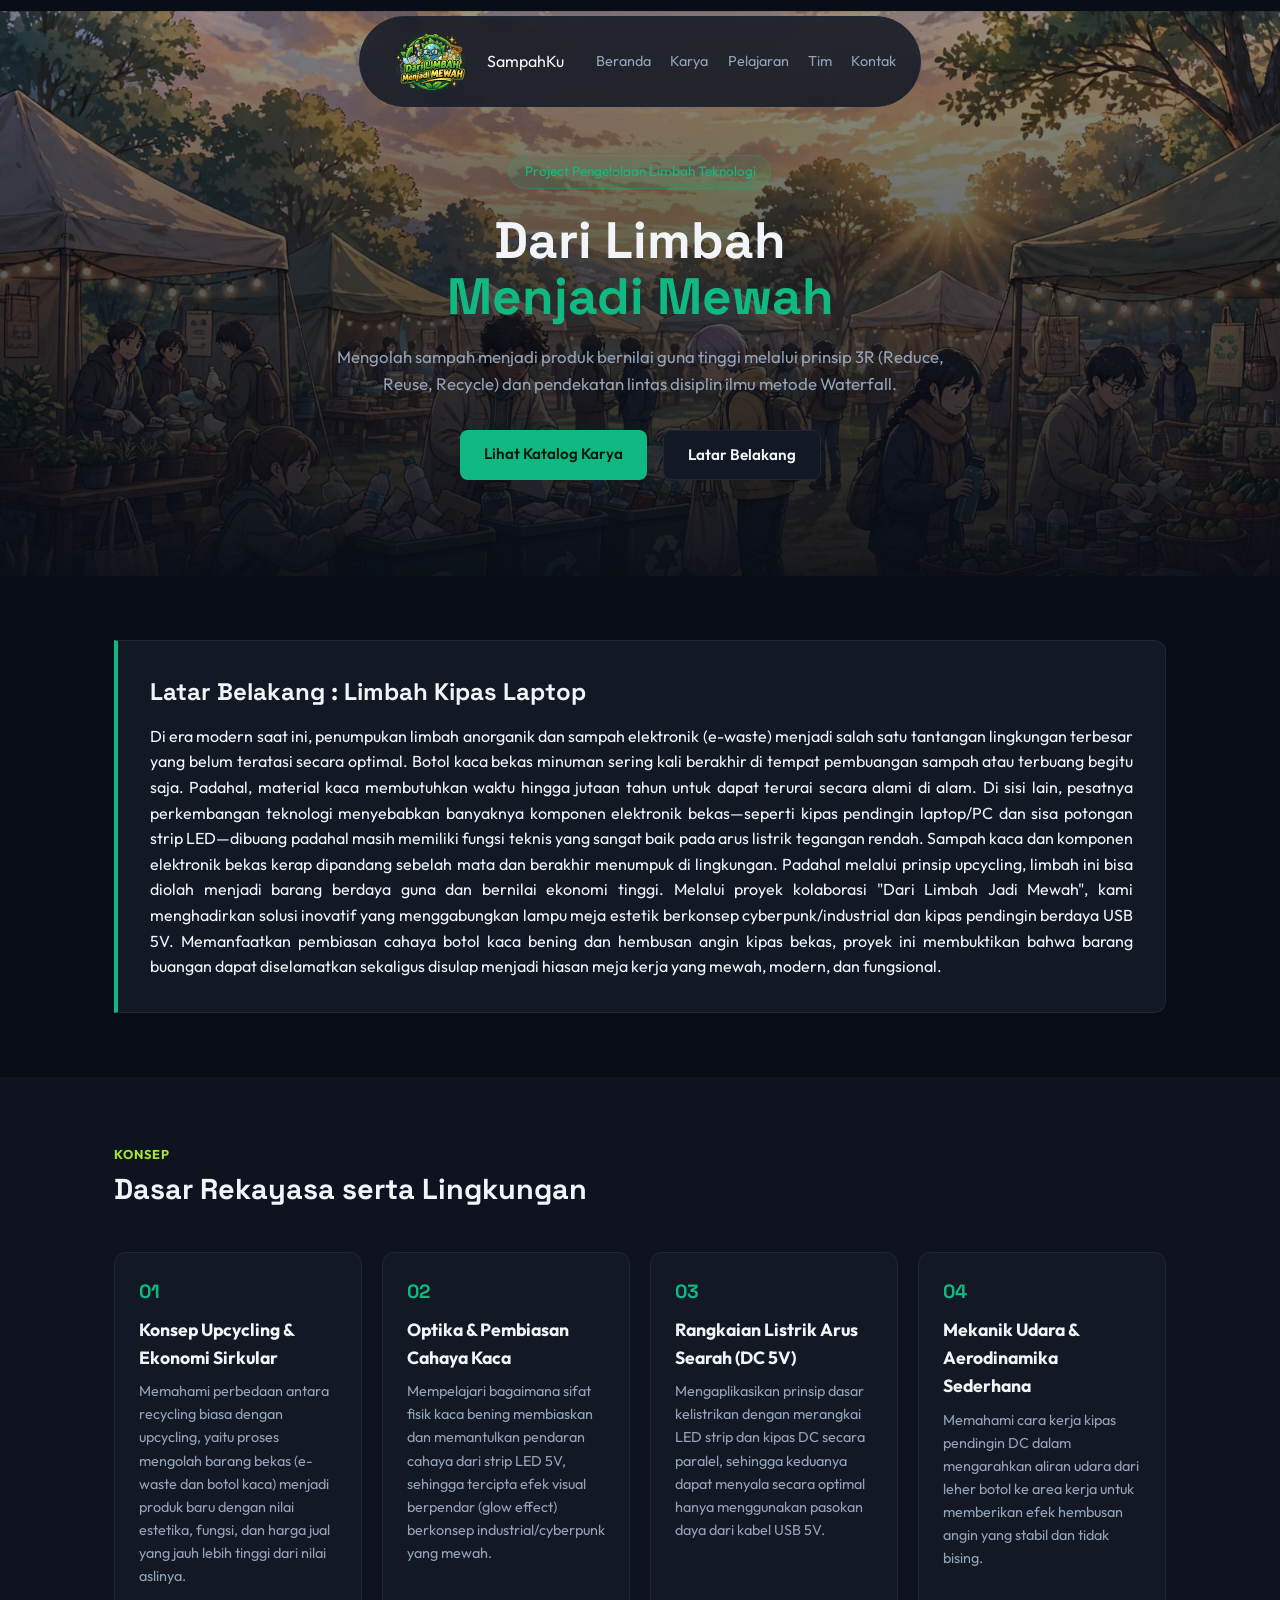
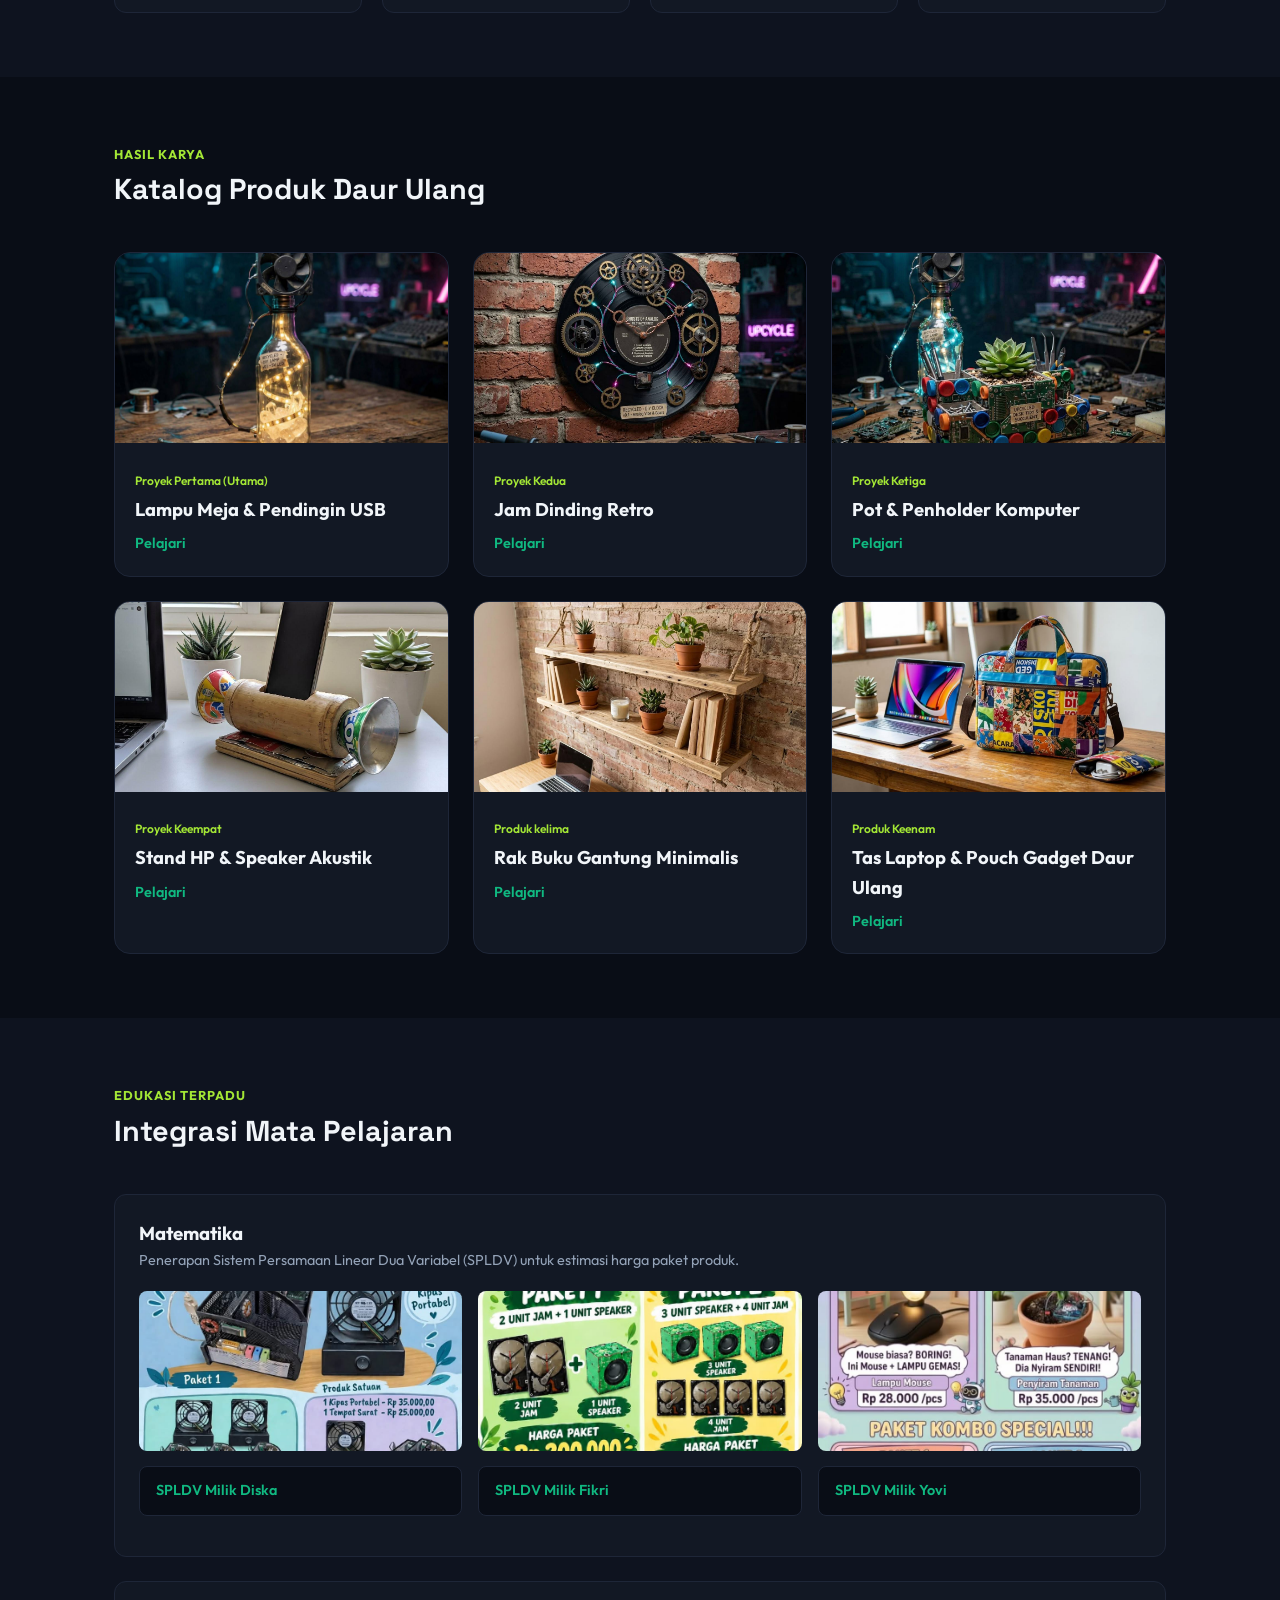
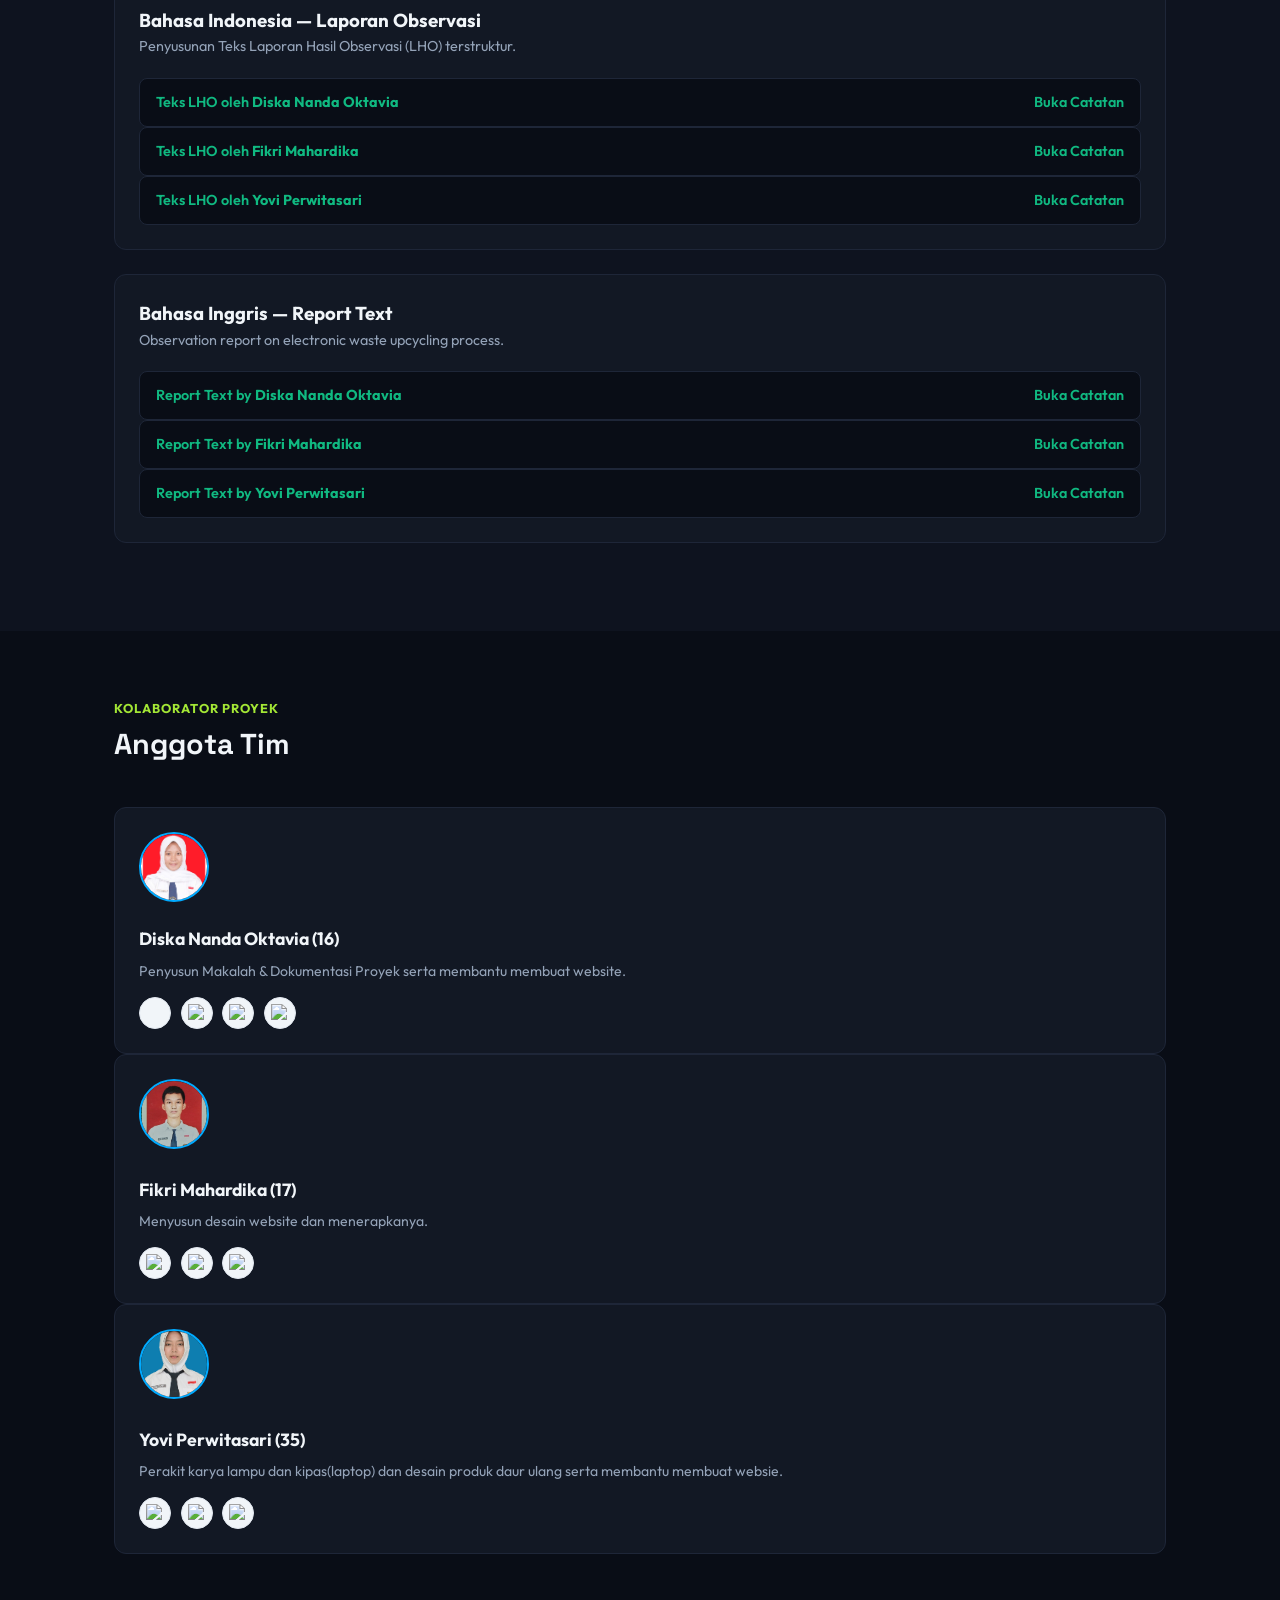
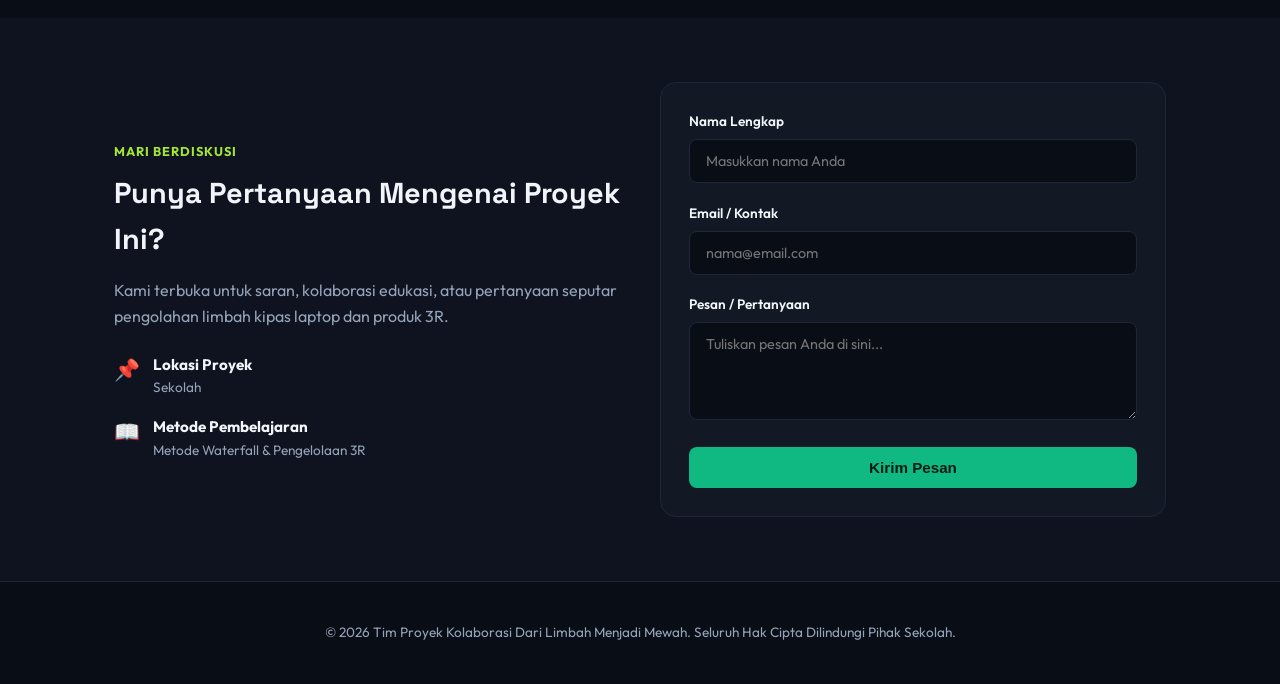
==== index.html @ 34e604eb "Update index.html" ====
<!doctype html>
<html lang="id">
  <head>
    <meta charset="UTF-8" />
    <meta name="viewport" content="width=device-width, initial-scale=1.0" />
    <title>Dari Limbah Menjadi Mewah</title>
    <link rel="stylesheet" href="style.css" />
    <link
      href="https://fonts.googleapis.com/css2?family=Space+Grotesk:wght@400;500;600;700&family=Outfit:wght@400;500;600;700&display=swap"
      rel="stylesheet"
    />
  </head>
  <body>
    <div class="nav-wrapper">
      <nav class="float-nav">
        <a href="#hero" class="brand-logo">
          <img src="logo_brand.png" alt="Logo" />
          <span>SampahKu</span>
        </a>
        <div class="nav-menu">
          <a href="#hero">Beranda</a>
          <a href="#katalog">Karya</a>
          <a href="#kolaborasi">Pelajaran</a>
          <a href="#tim">Tim</a>
          <a href="#kontak">Kontak</a>
        </div>
      </nav>
    </div>

    <main>
      <section id="hero" class="hero-banner">
        <div class="container text-center">
          <div class="tag-pill">Project Pengelolaan Limbah Teknologi</div>
          <h1>
            Dari Limbah<br /><span class="highlight-green">Menjadi Mewah</span>
          </h1>
          <p class="subtext">
            Mengolah sampah menjadi produk bernilai guna tinggi melalui prinsip
            3R (Reduce, Reuse, Recycle) dan pendekatan lintas disiplin ilmu
            metode Waterfall.
          </p>
          <div class="btn-group">
            <a href="#katalog" class="btn btn-main">Lihat Katalog Karya</a>
            <a href="#masalah" class="btn btn-subtle">Latar Belakang</a>
          </div>
        </div>
      </section>

      <section id="masalah" class="section-block">
        <div class="container">
          <div class="highlight-box">
            <h2>Latar Belakang : Limbah Kipas Laptop</h2>
            <p style="text-align: justify">
              Di era modern saat ini, penumpukan limbah anorganik dan sampah
              elektronik (e-waste) menjadi salah satu tantangan lingkungan
              terbesar yang belum teratasi secara optimal. Botol kaca bekas
              minuman sering kali berakhir di tempat pembuangan sampah atau
              terbuang begitu saja. Padahal, material kaca membutuhkan waktu
              hingga jutaan tahun untuk dapat terurai secara alami di alam. Di
              sisi lain, pesatnya perkembangan teknologi menyebabkan banyaknya
              komponen elektronik bekas—seperti kipas pendingin laptop/PC dan
              sisa potongan strip LED—dibuang padahal masih memiliki fungsi
              teknis yang sangat baik pada arus listrik tegangan rendah. Sampah
              kaca dan komponen elektronik bekas kerap dipandang sebelah mata
              dan berakhir menumpuk di lingkungan. Padahal melalui prinsip
              upcycling, limbah ini bisa diolah menjadi barang berdaya guna dan
              bernilai ekonomi tinggi. Melalui proyek kolaborasi "Dari Limbah
              Jadi Mewah", kami menghadirkan solusi inovatif yang menggabungkan
              lampu meja estetik berkonsep cyberpunk/industrial dan kipas
              pendingin berdaya USB 5V. Memanfaatkan pembiasan cahaya botol kaca
              bening dan hembusan angin kipas bekas, proyek ini membuktikan
              bahwa barang buangan dapat diselamatkan sekaligus disulap menjadi
              hiasan meja kerja yang mewah, modern, dan fungsional.
            </p>
          </div>
        </div>
      </section>

      <section class="section-block bg-darker">
        <div class="container">
          <div class="section-title">
            <span class="label-text">Konsep</span>
            <h2>Dasar Rekayasa serta Lingkungan</h2>
          </div>
          <div class="solution-grid">
            <div class="sol-card">
              <span class="step-num">01</span>
              <h3>Konsep Upcycling & Ekonomi Sirkular</h3>
              <p>
                Memahami perbedaan antara recycling biasa dengan upcycling,
                yaitu proses mengolah barang bekas (e-waste dan botol kaca)
                menjadi produk baru dengan nilai estetika, fungsi, dan harga
                jual yang jauh lebih tinggi dari nilai aslinya.
              </p>
            </div>
            <div class="sol-card">
              <span class="step-num">02</span>
              <h3>Optika & Pembiasan Cahaya Kaca</h3>
              <p>
                Mempelajari bagaimana sifat fisik kaca bening membiaskan dan
                memantulkan pendaran cahaya dari strip LED 5V, sehingga tercipta
                efek visual berpendar (glow effect) berkonsep
                industrial/cyberpunk yang mewah.
              </p>
            </div>
            <div class="sol-card">
              <span class="step-num">03</span>
              <h3>Rangkaian Listrik Arus Searah (DC 5V)</h3>
              <p>
                Mengaplikasikan prinsip dasar kelistrikan dengan merangkai LED
                strip dan kipas DC secara paralel, sehingga keduanya dapat
                menyala secara optimal hanya menggunakan pasokan daya dari kabel
                USB 5V.
              </p>
            </div>
            <div class="sol-card">
              <span class="step-num">04</span>
              <h3>Mekanik Udara & Aerodinamika Sederhana</h3>
              <p>
                Memahami cara kerja kipas pendingin DC dalam mengarahkan aliran
                udara dari leher botol ke area kerja untuk memberikan efek
                hembusan angin yang stabil dan tidak bising.
              </p>
            </div>
          </div>
        </div>
      </section>

      <section id="katalog" class="section-block">
        <div class="container">
          <div class="section-title">
            <span class="label-text">Hasil Karya</span>
            <h2>Katalog Produk Daur Ulang</h2>
          </div>
          <div class="bento-grid">
            <article class="bento-item">
              <div class="bento-img">
                <img src="lampukipas.jpg" alt="Lampu Meja & Pendingin" />
              </div>
              <div class="bento-content">
                <span class="badge-cat">Proyek Pertama (Utama)</span>
                <h3>Lampu Meja & Pendingin USB</h3>
                <a href="lampu.html" class="read-more">Pelajari</a>
              </div>
            </article>
            <article class="bento-item">
              <div class="bento-img">
                <img src="jam.jpg" alt="Jam Motherboard" />
              </div>
              <div class="bento-content">
                <span class="badge-cat">Proyek Kedua</span>
                <h3>Jam Dinding Retro</h3>
                <a href="jam.html" class="read-more">Pelajari</a>
              </div>
            </article>
            <article class="bento-item">
              <div class="bento-img">
                <img src="pot.jpg" alt="Pot Komputer" />
              </div>
              <div class="bento-content">
                <span class="badge-cat">Proyek Ketiga</span>
                <h3>Pot & Penholder Komputer</h3>
                <a href="pot.html" class="read-more">Pelajari</a>
              </div>
            </article>
            <article class="bento-item">
              <div class="bento-img">
                <img src="stand hp&speaker.jpg" alt="Stand HP" />
              </div>
              <div class="bento-content">
                <span class="badge-cat">Proyek Keempat</span>
                <h3>Stand HP & Speaker Akustik</h3>
                <a href="standhp.html" class="read-more">Pelajari</a>
              </div>
            </article>
            <article class="bento-item">
              <div class="bento-img">
                <img src="rak.jpg" alt="Rak Buku" />
              </div>
              <div class="bento-content">
                <span class="badge-cat">Produk kelima</span>
                <h3>Rak Buku Gantung Minimalis</h3>
                <a href="rakbuku.html" class="read-more">Pelajari</a>
              </div>
            </article>
            <article class="bento-item">
              <div class="bento-img">
                <img src="tas laptop.jpg" alt="Tas Laptop" />
              </div>
              <div class="bento-content">
                <span class="badge-cat">Produk Keenam</span>
                <h3>Tas Laptop & Pouch Gadget Daur Ulang</h3>
                <a href="taslaptop.html" class="read-more">Pelajari</a>
              </div>
            </article>
          </div>
        </div>
      </section>

      <section id="kolaborasi" class="section-block bg-darker">
        <div class="container">
          <div class="section-title">
            <span class="label-text">Edukasi Terpadu</span>
            <h2>Integrasi Mata Pelajaran</h2>
          </div>
          <div class="subject-card">
            <div class="subj-header">
              <h3>Matematika</h3>
              <p>
                Penerapan Sistem Persamaan Linear Dua Variabel (SPLDV) untuk
                estimasi harga paket produk.
              </p>
            </div>
            <div class="grid-2-col">
              <div class="calc-box">
                <a href="Matematika.diska.jpeg" target="_blank"
                  ><img src="Matematika.diska.jpeg" alt="Paket 1"
                /></a>
                <details class="toggle-detail">
                  <summary>SPLDV Milik Diska</summary>
                  <div class="detail-body">
                    <p>
                      <strong>Permisalan:</strong> x = Harga 1 Kipas Portabel y =
                      Harga 1 Tempat Surat
                    </p>
                    <p><strong>Model Matematika:</strong></p>
                    <ul class="code-list">
                      <li>
                        2x + 3y = 145.000 Persamaan (1)<br />x + 2y = 85.000
                        Persamaan (2)
                      </li>
                    </ul>
                    <p><strong>Penyelesaian :</strong></p>
                    <ul class="code-list">
                      <li>
                        Eliminasi x:<br />2x + 3y = 145.000<br />x + 2y =
                        85.000<br />--------------- (-)<br />-y = -25.000<br /><br />
                        <br>y = 25.000
                        Substitusi
                        y ke (2):<br />x + 2(25.000) = 85.000<br />x + 50.000 =
                        85.000<br />x = 35.000
                      </li>
                    </ul>
                    <p class="final-res">
                      Harga Satuan: x = Rp 35.000 | y = Rp 25.000
                    </p>
                  </div>
                </details>
              </div>
              <div class="calc-box">
                <a href="Matematika.fikri.jpeg" target="_blank"
                  ><img src="Matematika.fikri.jpeg" alt="Paket 2"
                 /></a>
                <details class="toggle-detail">
                  <summary>SPLDV Milik Fikri</summary>
                  <div class="detail-body">
                    <p>
                      <strong>Permisalan:</strong> x = harga 1 Jam
                               y = harga 1 Speaker
                    </p>
                    <ul class="code-list">
                      <li>
                        2x+y=200.000 Persamaan (1)<br />4x+3y=500.000
                        Persamaan (2)
                      </li>
                    </ul>
                    <ul class="code-list">
                      <li>
                        Eliminasi x:<br />2x+y=200.000<br />4x+3y=500.000
                        <br />--------------- (-)<br />x = 100.000<br /><br />Substitusi
                        x ke (1):<br />2x+y=200.000<br />2x+100.000=200.000<br /> 2x=200.000-100.000
                        <br>x=50.000
                      </li>
                    </ul>
                    <p class="final-res">
                         Harga Satuan: x = Rp 50.000 | y = Rp 100.000

                    </p>
                  </div>
                </details>
              </div>
              <div class="calc-box">
                <a href="Matematika.yovi.jpeg" target="_blank"
                  ><img src="Matematika.yovi.jpeg" alt="Paket 3"</a>
                <details class="toggle-detail">
                  <summary>SPLDV Milik Yovi</summary>
                  <div class="detail-body">
                    <p>
                      <strong>Permisalan:</strong> x = harga 1 Lampu Mouse
                      ulang , y = harga 1 Penyiram Tanaman Otomatis
                    </p>
                    <ul class="code-list">
                      <li>
                        2x + y = 91.000 Persamaan(1)<br />3x + 2y = 154.000
                        Persamaan (2)
                      </li>
                    </ul>
                    <ul class="code-list">
                      <li>
                        Eliminasi :<br />2x + y = 91.000<br />3x + 2y =
                        154.000<br />---------------- (-)<br />x = 28.000<br />
                        Substitusi x ke pers 1:<br />2x +
                        y = 91.000<br />(2.28.000)+y = 91.000<br />y =
                        91.000-56.000<br />y = 35.000
                      </li>
                    </ul>
                    <p class="final-res">
                      Harga Satuan: x = Rp 28.000 | y = Rp 35.000
                    </p>
                  </div>
                </details>
              </div>
            </div>
          </div>

          <div class="subject-card">
            <div class="subj-header">
              <h3>Bahasa Indonesia — Laporan Observasi</h3>
              <p>Penyusunan Teks Laporan Hasil Observasi (LHO) terstruktur.</p>
            </div>
            <details class="toggle-detail">
              <summary>
                <span>Teks LHO oleh <strong>Diska Nanda Oktavia</strong></span
                ><span class="btn-sm">Buka Catatan</span>
              </summary>
              <div class="detail-body text-passage">
                <p>
                  Lampu Hias Daur Ulang adalah produk yang dibuat dari barang
                  bekas. Objek yang diamati adalah Recycled DIY Lamp V0.1 5V
                  LED. Lampu ini adalah lampu meja yang bisa menyala dan juga
                  bisa jadi kipas. Lampu ini dibuat dari botol kaca bekas dan
                  kipas komputer bekas. Ini adalah contoh dari prinsip 3R yaitu
                  Reduce, Reuse, dan Recycle.
                </p>
                <br />
                <p>
                  Lampu ini bentuknya unik. Bodinya terbuat dari botol kaca
                  bening. Di dalam botol ada lampu LED strip 5V warna kuning
                  hangat yang dililit melingkar. Cahayanya tidak silau dan
                  nyaman di mata. Di atas botol ada kipas laptop bekas yang
                  berfungsi sebagai kipas meja. Di bawah botol ada batu kristal
                  bening untuk pemberat agar tidak mudah jatuh dan agar cahaya
                  terlihat lebih bagus. Lampu ini memakai kabel USB 5 Volt, jadi
                  bisa dicolok ke laptop, powerbank, atau casan HP. Jadi sangat
                  hemat listrik dan aman.
                </p>
                <br />
                <p>
                  Manfaat lampu ini banyak. Bisa dipakai untuk lampu tidur,
                  lampu belajar, kipas meja, dan juga sebagai hiasan meja. Lampu
                  ini ramah lingkungan karena mengurangi sampah kaca dan sampah
                  elektronik. Selain itu hemat listrik karena hanya 5V. Harganya
                  juga murah yaitu Rp 40.000, jadi bisa jadi ide usaha untuk
                  pelajar PPLG.
                </p>
                <br />
                <p>
                  Berdasarkan hasil observasi, dapat disimpulkan bahwa lampu
                  hias daur ulang ini merupakan bukti bahwa kreativitas dapat
                  mengubah sampah menjadi produk yang fungsional, unik, hemat
                  energi, dan memiliki nilai jual.
                </p>
              </div>
            </details>
            <details class="toggle-detail">
              <summary>
                <span>Teks LHO oleh <strong>Fikri Mahardika</strong></span
                ><span class="btn-sm">Buka Catatan</span>
              </summary>
              <div class="detail-body text-passage">
                <p>
                  Lampu meja dari botol bekas dan kipas laptop bekas adalah
                  produk kerajinan inovatif yang memanfaatkan barang bekas
                  menjadi benda yang berdaya guna. Produk yang diobservasi ini
                  dibuat menggunakan botol kaca bekas, lampu LED, dan kipas
                  laptop yang sudah tidak terpakai.
                </p>
                <br />
                <p>
                  Lampu meja ini menggunakan botol kaca transparan sebagai badan
                  utama lampu. Di dalam botol tersebut dipasang rangkaian lampu
                  LED berwarna kuning yang menghasilkan cahaya lembut.
                </p>
                <br />
                <p>
                  Pada bagian atas botol terpasang kipas laptop bekas yang
                  berfungsi sebagai elemen estetika sekaligus dapat digunakan
                  sebagai kipas pendingin kecil. Perpaduan antara botol kaca,
                  cahaya lampu LED, dan komponen kipas laptop menghasilkan
                  desain unik.
                </p>
                <br />
                <p>
                  Lampu meja ini bermanfaat sebagai lampu tidur, lampu hias,
                  maupun sumber pencahayaan tambahan di dalam ruangan. Selain
                  memiliki fungsi praktis, produk ini menjadi media edukasi
                  mengenai konsep pemanfaatan kembali barang bekas (upcycling).
                </p>
                <br />
                <p>
                  Berdasarkan hasil observasi tersebut ,saya dapat menyimpulkan
                  bahwa lampu meja dari botol bekas dan kipas laptop merupakan
                  produk kreatif yang mempunyai nilai guna dan nilai keindahan.
                </p>
              </div>
            </details>
            <details class="toggle-detail">
              <summary>
                <span>Teks LHO oleh <strong>Yovi Perwitasari</strong></span
                ><span class="btn-sm">Buka Catatan</span>
              </summary>
              <div class="detail-body text-passage">
                <p>
                  Pemanfaatan kembali barang bekas (upcycled DIY project) berupa
                  gabungan antara lampu hias meja dan kipas angin mini. Produk
                  inovatif ini dibuat dengan memanfaatkan limbah elektronik
                  (e-waste) dan bahan bekas rumah tangga, utamanya kipas
                  pendingin laptop serta botol kaca bening.
                </p>
                <br />
                <p>
                  Secara visual, produk ini terdiri dari beberapa komponen utama
                  yang terorganisasi secara vertikal. Pada bagian paling atas,
                  terpasang sebuah kipas pendingin laptop bekas berukuran
                  persegi berwarna hitam yang ditempatkan secara tegak lurus
                  tepat di atas leher botol. Di dalam botol tersebut, terdapat
                  gulungan strip lampu LED 5 Volt berwarna warm white yang
                  melingkar indah.
                </p>
                <br />
                <p>
                  Pada bagian dasar botol, dimasukkan potongan-potongan batu
                  atau kristal transparan bening. Keberadaan batu-batu ini
                  berfungsi ganda, yaitu membiaskan cahaya lampu LED agar
                  pendarannya tampak lebih menyebar dan lembut, sekaligus
                  memberikan bobot penyeimbang di bagian bawah agar posisi botol
                  tetap stabil.
                </p>
                <br />
                <p>
                  Berdasarkan hasil pengamatan, produk daur ulang ini memberikan
                  berbagai dampak positif dan manfaat nyata. Dari sudut pandang
                  lingkungan, pembuatan alat ini efektif mengurangi penumpukan
                  limbah elektronik dan sampah botol kaca dengan mengubahnya
                  menjadi barang bernilai guna.
                </p>
              </div>
            </details>
          </div>

          <div class="subject-card">
            <div class="subj-header">
              <h3>Bahasa Inggris — Report Text</h3>
              <p>Observation report on electronic waste upcycling process.</p>
            </div>
            <details class="toggle-detail">
              <summary>
                <span>Report Text by <strong>Diska Nanda Oktavia</strong></span
                ><span class="btn-sm">Buka Catatan</span>
              </summary>
              <div class="detail-body text-passage">
                <p>
                  Electronic waste is one of the environmental problems caused
                  by the rapid development of technology. Old laptop fans and
                  motherboards are often discarded when they are damaged or no
                  longer needed. However, these components contain materials
                  that can still be reused. One creative way to manage this
                  waste is by transforming an old laptop fan and electronic
                  components into a decorative bottle lamp.
                </p>
                <br />
                <p>
                  The transformation begins when a used laptop fan is separated
                  from the old laptop and from other electronic parts. The fan,
                  small pieces of motherboard, and LED strip are removed from
                  the main structure and cleaned to remove dust and dirt. A used
                  glass bottle is also cleaned to be used as the main body of
                  the lamp.
                </p>
                <br />
                <p>
                  The cleaned components are combined with a glass bottle to
                  create a new object. Through the process of arranging and
                  attaching, the 5V LED strip is inserted and spiraled inside
                  the bottle to create a glowing effect. The old laptop fan is
                  then attached to the top of the bottle, and small motherboard
                  chips are glued around the bottle as decoration.
                </p>
                <br />
                <p>
                  As a result, an old laptop fan is transformed into a
                  decorative lamp that has both functional and aesthetic value.
                  The product can be used as a table lamp while also serving as
                  a creative decoration with an upcycle theme.
                </p>
              </div>
            </details>
            <details class="toggle-detail">
              <summary>
                <span>Report Text by <strong>Fikri Mahardika</strong></span
                ><span class="btn-sm">Buka Catatan</span>
              </summary>
              <div class="detail-body text-passage">
                <p>
                  A recycled bottle desk lamp is an innovative lighting product
                  made from reused materials, such as a glass bottle, an LED
                  strip, and a unused laptop fan. This product combines
                  technology, creativity, and environmental awareness.
                </p>
                <br />
                <p>
                  The lamp uses a transparent glass bottle as its main body.
                  Inside the bottle, a yellow LED strip is installed to produce
                  a soft and colorful glow. A unused laptop fan is attached to
                  the top of the bottle as a decorative element. It can also
                  function as a small cooling fan.
                </p>
                <br />
                <p>
                  This lamp functions as a decorative desk light. It provides
                  additional lighting, enhances the appearance of a room, and
                  demonstrates how waste materials can be transformed into
                  useful and valuable products.
                </p>
                <br />
                <p>
                  In conclusion, the recycled bottle desk lamp is a creative and
                  environmentally friendly innovation.
                </p>
              </div>
            </details>
            <details class="toggle-detail">
              <summary>
                <span>Report Text by <strong>Yovi Perwitasari</strong></span
                ><span class="btn-sm">Buka Catatan</span>
              </summary>
              <div class="detail-body text-passage">
                <p>
                  Electronic waste, such as old laptop cooling fans, is a
                  growing environmental issue. Instead of throwing them away
                  when a laptop is broken or obsolete, these components can be
                  reused. One creative way to manage this waste is by
                  transforming an old laptop fan into a unique multifunctional
                  DIY project: a combination of a decorative lamp and a mini
                  fan.
                </p>
                <br />
                <p>
                  The transformation process begins by gathering the main
                  components: an unused laptop cooling fan and a clear glass
                  bottle. The fan is cleaned to remove dust and dirt, and its
                  wiring is prepared for connection to a power source. A 5V LED
                  strip lights assembly is also prepared.
                </p>
                <br />
                <p>
                  Inside the clear glass bottle, the LED strip lights are
                  wrapped around transparent decorative stones to create an
                  aesthetic glowing effect. The laptop fan is then securely
                  attached to the top opening of the bottle. All wiring from
                  both the LED lights and the fan is routed and connected to a
                  power supply cord.
                </p>
                <br />
                <p>
                  As a result, a discarded laptop fan component is transformed
                  into a DIY product that has both functional and aesthetic
                  value. The product serves a dual purpose: acting as a warm
                  ambient light and providing a cooling breeze.
                </p>
              </div>
            </details>
          </div>
        </div>
      </section>

      <section id="tim" class="section-block">
        <div class="container">
          <div class="section-title">
            <span class="label-text">Kolaborator Proyek</span>
            <h2>Anggota Tim</h2>
          </div>
            <div class="team-card">
              <div class="avatar-box">
                <img src="DISKA.jpeg" alt="diska" />
              </div>
              <div class="member-info">
                <h3>Diska Nanda Oktavia (16)</h3>
                <p>
                  Penyusun Makalah & Dokumentasi
                  Proyek serta membantu membuat website.
                </p>
              </div>
              <div class="team-sosmed">
                <a href="https://wa.me/6285867164625" target="_blank"
                  ><img
                    src="https://img.icons8.com/ios-glyphs/24/000000/whatsapp.png"
                    alt="wa"
                /></a>
                <a href="https://instagram.com/diskannd_" target="_blank"
                  ><img
                    src="https://img.icons8.com/ios-glyphs/24/000000/instagram-new.png"
                    alt="ig"
                /></a>
                <a href="mailto:diskaa939@gmail.com"
                  ><img
                    src="https://img.icons8.com/ios-glyphs/24/000000/new-post.png"
                    alt="mail"
                /></a>
              </div>
            </div>
            <div class="team-card">
              <div class="avatar-box">
                <img
                  src="Fikri photo untuk kolaborasi.jpg"
                  alt="fikri"
                />
              </div>
              <div class="member-info">
                <h3>Fikri Mahardika (17)</h3>
                <p>
                  Menyusun desain website dan menerapkanya.
                </p>
              </div>
              <div class="team-sosmed">
                <a href="https://wa.me/6281645445294" target="_blank"
                  ><img
                    src="https://img.icons8.com/ios-glyphs/24/000000/whatsapp.png"
                    alt="wa"
                /></a>
                <a href="https://instagram.com/fikrimahardika1" target="_blank"
                  ><img
                    src="https://img.icons8.com/ios-glyphs/24/000000/instagram-new.png"
                    alt="ig"
                /></a>
                <a href="mailto:fikrimahardika092@gmail.com"
                  ><img
                    src="https://img.icons8.com/ios-glyphs/24/000000/new-post.png"
                    alt="mail"
                /></a>
              </div>
            </div>
            <div class="team-card">
              <div class="avatar-box">
                <img src="yovi.jpg" alt="yovi" />
              </div>
              <div class="member-info">
                <h3>Yovi Perwitasari (35)</h3>
                <p>
                 Perakit karya lampu dan kipas(laptop) dan desain produk daur
                 ulang serta membantu membuat websie.
                </p>
              </div>
              <div class="team-sosmed">
                <a href="https://wa.me/62895428872014" target="_blank"
                  ><img
                    src="https://img.icons8.com/ios-glyphs/24/000000/whatsapp.png"
                    alt="wa"
                /></a>
                <a href="https://instagram.com/_vvie3" target="_blank"
                  ><img
                    src="https://img.icons8.com/ios-glyphs/24/000000/instagram-new.png"
                    alt="ig"
                /></a>
                <a href="mailto:yoviperwita17@gmail.com"
                  ><img
                    src="https://img.icons8.com/ios-glyphs/24/000000/new-post.png"
                    alt="mail"
                /></a>
              </div>
            </div>
          </div>
        </div>
      </section>

      <section id="kontak" class="section-block bg-darker">
        <div class="container">
          <div class="contact-wrapper">
            <div class="contact-info">
              <span class="label-text">Mari Berdiskusi</span>
              <h2>Punya Pertanyaan Mengenai Proyek Ini?</h2>
              <p>
                Kami terbuka untuk saran, kolaborasi edukasi, atau pertanyaan
                seputar pengolahan limbah kipas laptop dan produk 3R.
              </p>
              <div class="info-list">
                <div class="info-item">
                  <span class="icon">📌</span>
                  <div>
                    <strong>Lokasi Proyek</strong>
                    <p>Sekolah</p>
                  </div>
                </div>
                <div class="info-item">
                  <span class="icon">📖</span>
                  <div>
                    <strong>Metode Pembelajaran</strong>
                    <p>Metode Waterfall & Pengelolaan 3R</p>
                  </div>
                </div>
              </div>
            </div>
            <form
              class="contact-form"
              action="#"
              method="POST"
              onsubmit="return false;"
            >
              <div class="field-group">
                <label for="name">Nama Lengkap</label
                ><input
                  type="text"
                  id="name"
                  placeholder="Masukkan nama Anda"
                  required
                />
              </div>
              <div class="field-group">
                <label for="email">Email / Kontak</label
                ><input
                  type="email"
                  id="email"
                  placeholder="nama@email.com"
                  required
                />
              </div>
              <div class="field-group">
                <label for="message">Pesan / Pertanyaan</label
                ><textarea
                  id="message"
                  rows="4"
                  placeholder="Tuliskan pesan Anda di sini..."
                  required
                ></textarea>
              </div>
              <button type="submit" class="btn btn-main btn-full">
                Kirim Pesan
              </button>
            </form>
          </div>
        </div>
      </section>
    </main>

    <footer class="site-footer">
      <div class="container text-center">
        <p>
          &copy; 2026 Tim Proyek Kolaborasi Dari Limbah Menjadi Mewah. Seluruh
          Hak Cipta Dilindungi Pihak Sekolah.
        </p>
      </div>
    </footer>
  </body>
</html>
---- style.css ----
:root {
  --bg: #090d16;
  --card: #121824;
  --bg2: #0e131f;
  --border: #1e2638;
  --text: #f1f5f9;
  --muted: #94a3b8;
  --green: #10b981;
  --lime: #a3e635;
}

html {
  scroll-behavior: smooth;
}
* {
  margin: 0;
  padding: 0;
  box-sizing: border-box;
}
body {
  background: var(--bg);
  color: var(--text);
  font-family: "Outfit", sans-serif;
  line-height: 1.6;
}
a {
  color: inherit;
  text-decoration: none;
}
.container {
  max-width: 1100px;
  margin: 0 auto;
  padding: 0 1.5rem;
}
.text-center {
  text-align: center;
}

.nav-wrapper {
  position: sticky;
  top: 1rem;
  z-index: 100;
  display: flex;
  justify-content: center;
  padding: 0 1rem;
}
.float-nav {
  display: flex;
  align-items: center;
  gap: 2rem;
  background: rgba(18, 24, 36, 0.85);
  border: 1px solid var(--border);
  backdrop-filter: blur(12px);
  padding: 0.6rem 1.5rem;
  border-radius: 99px;
}
.brand-logo {
  display: flex;
  align-items: center;
  gap: 0.6rem;
}
.brand-logo img {
  height: 70px;
  width: auto;
  object-fit: contain;
}
.nav-menu {
  display: flex;
  gap: 1.2rem;
  font-size: 0.9rem;
}
.nav-menu a {
  color: var(--muted);
}
.nav-menu a:hover {
  color: var(--green);
}

.hero-banner {
  margin-top: -5rem;
  padding-top: 9rem;
  padding-bottom: 6rem;
  background-image:
    linear-gradient(to bottom, rgba(9, 13, 22, 0.4), rgba(9, 13, 22, 0.95)),
    url("backround.jpeg");
  background-size: cover;
  background-position: center;
}
.tag-pill {
  display: inline-block;
  background: rgba(16, 185, 129, 0.1);
  border: 1px solid rgba(16, 185, 129, 0.3);
  color: var(--green);
  font-size: 0.85rem;
  padding: 0.3rem 0.9rem;
  border-radius: 50px;
  margin-bottom: 1.5rem;
}
.hero-banner h1 {
  font-family: "Space Grotesk", sans-serif;
  font-size: clamp(2.2rem, 4vw, 3.5rem);
  line-height: 1.1;
  margin-bottom: 1.2rem;
}
.highlight-green {
  color: var(--green);
}
.subtext {
  max-width: 640px;
  margin: 0 auto 2rem;
  color: var(--muted);
  font-size: 1.05rem;
}
.btn-group {
  display: flex;
  justify-content: center;
  gap: 1rem;
}
.btn {
  padding: 0.75rem 1.5rem;
  border-radius: 8px;
  font-weight: 600;
  font-size: 0.95rem;
}
.btn-main {
  background: var(--green);
  color: #051a12;
}
.btn-subtle {
  background: var(--card);
  border: 1px solid var(--border);
}

.section-block {
  padding: 4rem 0;
}
.bg-darker {
  background: var(--bg2);
}
.section-title {
  margin-bottom: 2.5rem;
}
.section-title h2 {
  font-family: "Space Grotesk", sans-serif;
  font-size: 1.8rem;
}
.label-text {
  color: var(--lime);
  font-size: 0.8rem;
  text-transform: uppercase;
  letter-spacing: 1px;
  font-weight: 700;
}
.highlight-box {
  background: var(--card);
  border-left: 4px solid var(--green);
  border-top: 1px solid var(--border);
  border-right: 1px solid var(--border);
  border-bottom: 1px solid var(--border);
  padding: 2rem;
  border-radius: 0 12px 12px 0;
}
.highlight-box h2 {
  font-family: "Space Grotesk", sans-serif;
  margin-bottom: 0.75rem;
}

.solution-grid {
  display: grid;
  grid-template-columns: repeat(auto-fit, minmax(220px, 1fr));
  gap: 1.25rem;
}
.sol-card {
  background: var(--card);
  border: 1px solid var(--border);
  padding: 1.5rem;
  border-radius: 12px;
}
.step-num {
  font-family: "Space Grotesk", sans-serif;
  font-size: 1.2rem;
  font-weight: 700;
  color: var(--green);
  display: block;
  margin-bottom: 0.5rem;
}
.sol-card h3 {
  font-size: 1.1rem;
  margin-bottom: 0.5rem;
}
.sol-card p {
  color: var(--muted);
  font-size: 0.9rem;
}

.bento-grid {
  display: grid;
  grid-template-columns: repeat(auto-fit, minmax(300px, 1fr));
  gap: 1.5rem;
}
.bento-item {
  background: var(--card);
  border: 1px solid var(--border);
  border-radius: 16px;
  overflow: hidden;
  display: flex;
  flex-direction: column;
}
.bento-img img {
  width: 100%;
  height: 190px;
  object-fit: cover;
}
.bento-content {
  padding: 1.25rem;
  display: flex;
  flex-direction: column;
  flex-grow: 1;
}
.badge-cat {
  font-size: 0.75rem;
  color: var(--lime);
  font-weight: 600;
  margin-bottom: 0.3rem;
}
.bento-content h3 {
  font-size: 1.15rem;
  margin-bottom: 0.5rem;
}
.bento-content p {
  color: var(--muted);
  font-size: 0.88rem;
  margin-bottom: 1.2rem;
  flex-grow: 1;
}
.read-more {
  color: var(--green);
  font-weight: 600;
  font-size: 0.9rem;
}

.subject-card {
  background: var(--card);
  border: 1px solid var(--border);
  border-radius: 12px;
  padding: 1.5rem;
  margin-bottom: 1.5rem;
}
.subj-header {
  margin-bottom: 1.2rem;
}
.subj-header p {
  color: var(--muted);
  font-size: 0.9rem;
}
.grid-2-col {
  display: grid;
  grid-template-columns: repeat(auto-fit, minmax(280px, 1fr));
  gap: 1rem;
}
.calc-box img {
  width: 100%;
  height: 160px;
  object-fit: cover;
  border-radius: 8px;
  margin-bottom: 0.5rem;
}
.toggle-detail {
  background: var(--bg);
  border: 1px solid var(--border);
  border-radius: 8px;
}
summary {
  padding: 0.75rem 1rem;
  cursor: pointer;
  font-weight: 600;
  color: var(--green);
  display: flex;
  justify-content: space-between;
  font-size: 0.9rem;
}
.detail-body {
  padding: 1rem;
  font-size: 0.85rem;
  border-top: 1px solid var(--border);
  color: var(--muted);
}
.code-list {
  list-style: none;
  background: rgba(0, 0, 0, 0.3);
  padding: 0.5rem 0.8rem;
  border-radius: 6px;
  margin: 0.5rem 0;
  font-family: monospace;
  color: var(--lime);
}
.final-res {
  color: var(--text);
  font-weight: 600;
  margin-top: 0.5rem;
}

.team-grid {
  display: grid;
  grid-template-columns: repeat(auto-fit, minmax(240px, 1fr));
  gap: 1.25rem;
}
.team-card {
  background: var(--card);
  border: 1px solid var(--border);
  border-radius: 12px;
  padding: 1.5rem;
  display: flex;
  flex-direction: column;
  align-items: flex-start;
}
.avatar-box {
  margin-bottom: 1rem;
}
.avatar-box img {
  width: 70px;
  height: 70px;
  border-radius: 50%;
  object-fit: cover;
  border: 2px solid #00aaff;
}
.member-info h3 {
  font-size: 1.1rem;
  margin: 0.2rem 0 0.4rem;
}
.member-info p {
  color: var(--muted);
  font-size: 0.88rem;
}
.team-sosmed {
  display: flex;
  gap: 0.6rem;
  margin-top: 0.9rem;
}
.team-sosmed a {
  width: 32px;
  height: 32px;
  display: flex;
  align-items: center;
  justify-content: center;
  background: #f1f5f9;
  border: 1px solid #e2e8f0;
  border-radius: 50%;
}
.team-sosmed a img {
  width: 18px;
  height: 18px;
}
.team-sosmed a:hover {
  background: #dcfce7;
  border-color: #22c55e;
}

.contact-wrapper {
  display: grid;
  grid-template-columns: repeat(auto-fit, minmax(300px, 1fr));
  gap: 2.5rem;
  align-items: center;
}
.contact-info h2 {
  font-family: "Space Grotesk", sans-serif;
  font-size: 1.8rem;
  margin: 0.4rem 0 1rem;
}
.contact-info p {
  color: var(--muted);
  margin-bottom: 1.5rem;
}
.info-list {
  display: flex;
  flex-direction: column;
  gap: 1rem;
}
.info-item {
  display: flex;
  align-items: flex-start;
  gap: 0.8rem;
}
.info-item .icon {
  font-size: 1.3rem;
}
.info-item strong {
  font-size: 0.95rem;
  display: block;
}
.info-item p {
  font-size: 0.85rem;
  margin-bottom: 0;
}
.contact-form {
  background: var(--card);
  border: 1px solid var(--border);
  padding: 1.75rem;
  border-radius: 16px;
}
.field-group {
  margin-bottom: 1.2rem;
}
.field-group label {
  display: block;
  font-size: 0.85rem;
  font-weight: 600;
  margin-bottom: 0.4rem;
  color: var(--text);
}
.field-group input,
.field-group textarea {
  width: 100%;
  padding: 0.75rem 1rem;
  background: var(--bg);
  border: 1px solid var(--border);
  border-radius: 8px;
  color: var(--text);
  font-family: "Outfit", sans-serif;
  font-size: 0.9rem;
}
.field-group input:focus,
.field-group textarea:focus {
  outline: none;
  border-color: var(--green);
}
.btn-full {
  width: 100%;
  border: none;
  cursor: pointer;
}

.site-footer {
  padding: 2.5rem 0;
  border-top: 1px solid var(--border);
  color: var(--muted);
  font-size: 0.85rem;
}

@media (max-width: 640px) {
  .nav-menu {
    display: none;
  }
}

.tag-pill,
.hero-banner h1,
.subtext,
.btn-group {
  animation: muncul 0.7s ease;
}
@keyframes muncul {
  from {
    opacity: 0;
    transform: translateY(15px);
  }
  to {
    opacity: 1;
    transform: translateY(0);
  }
}
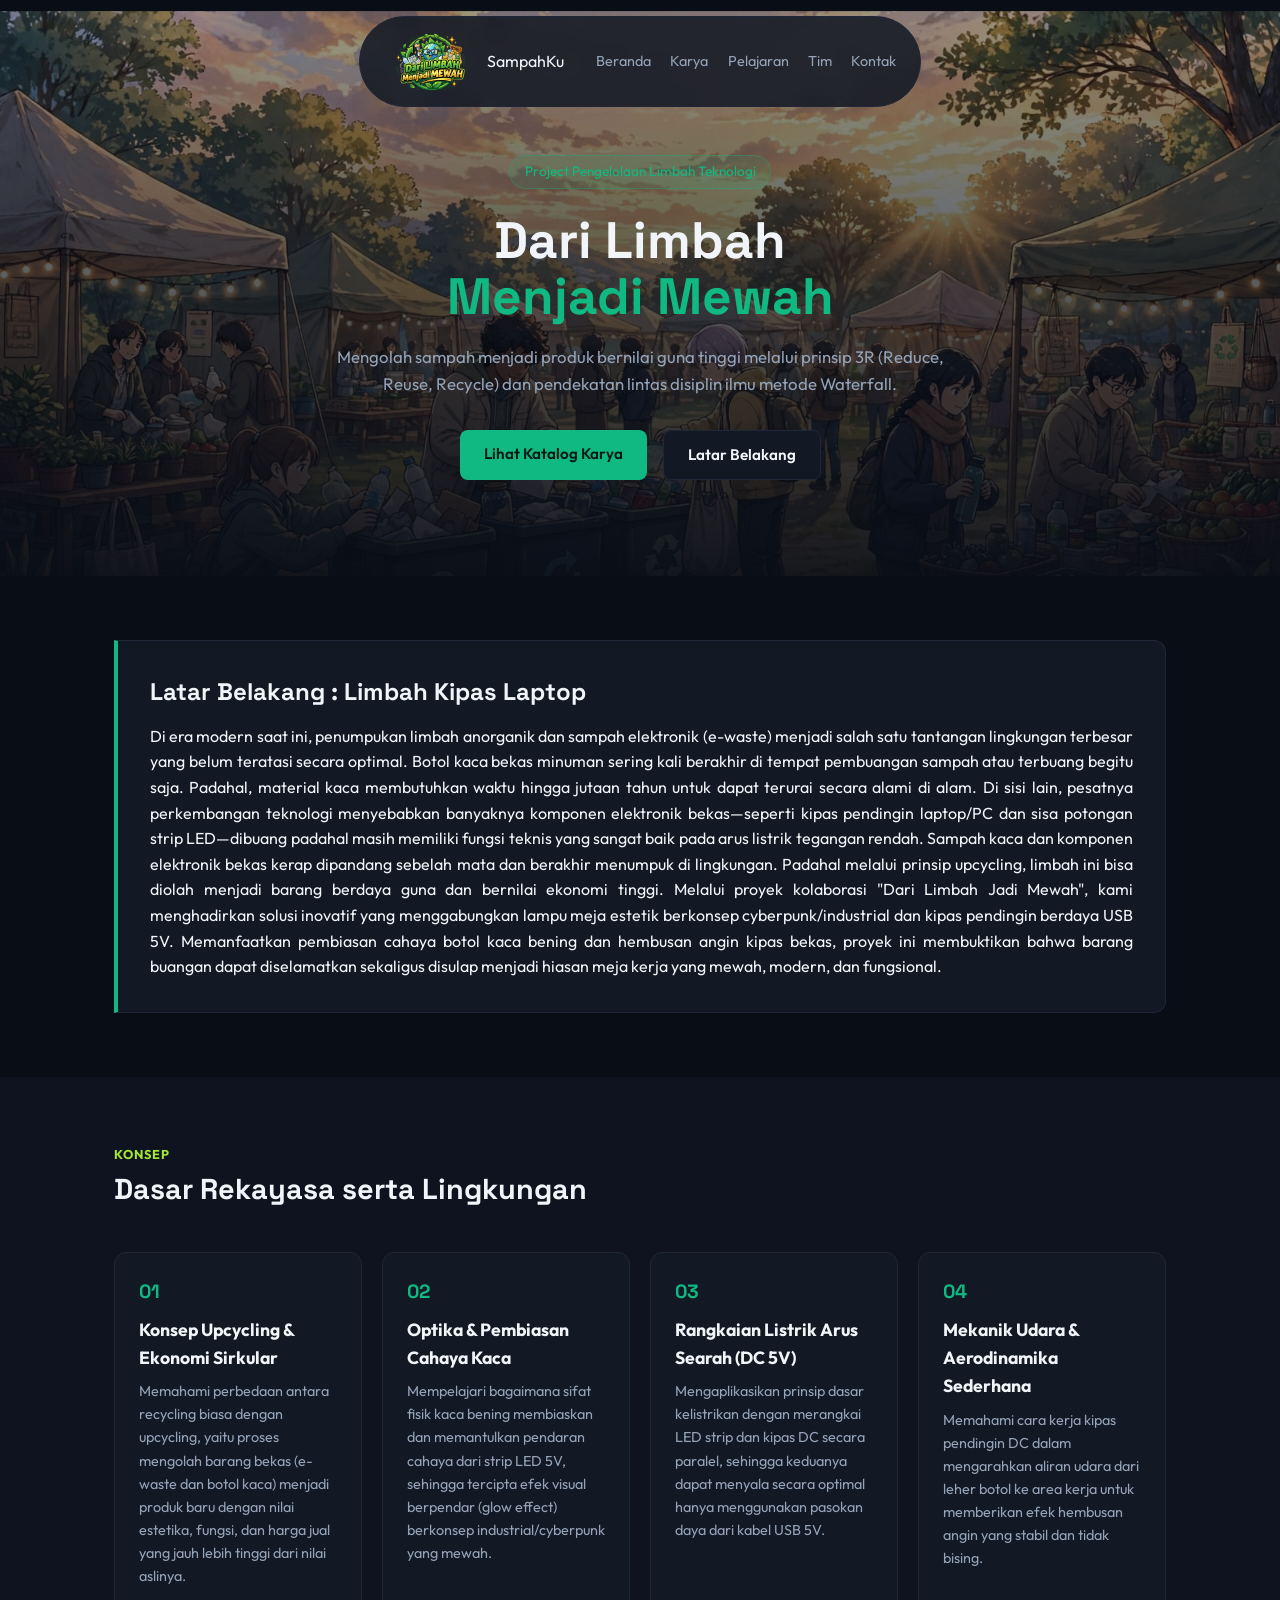
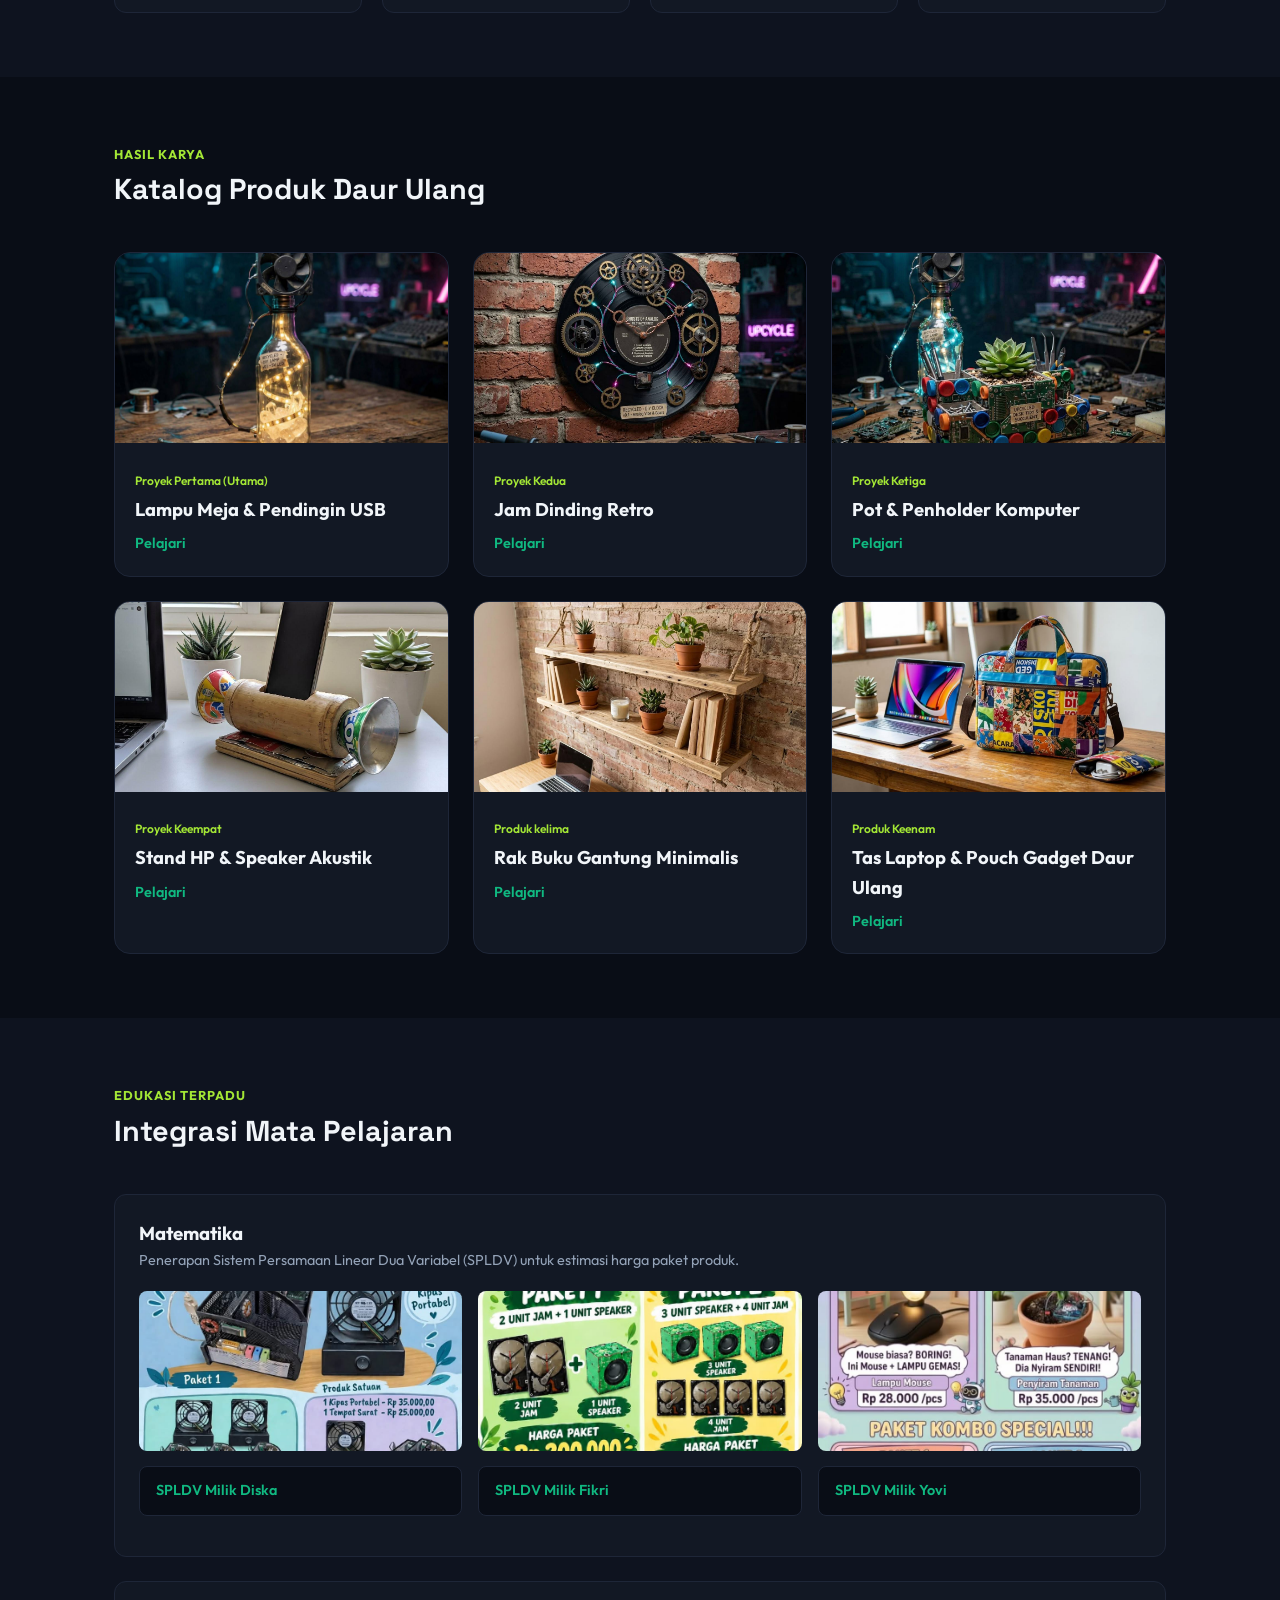
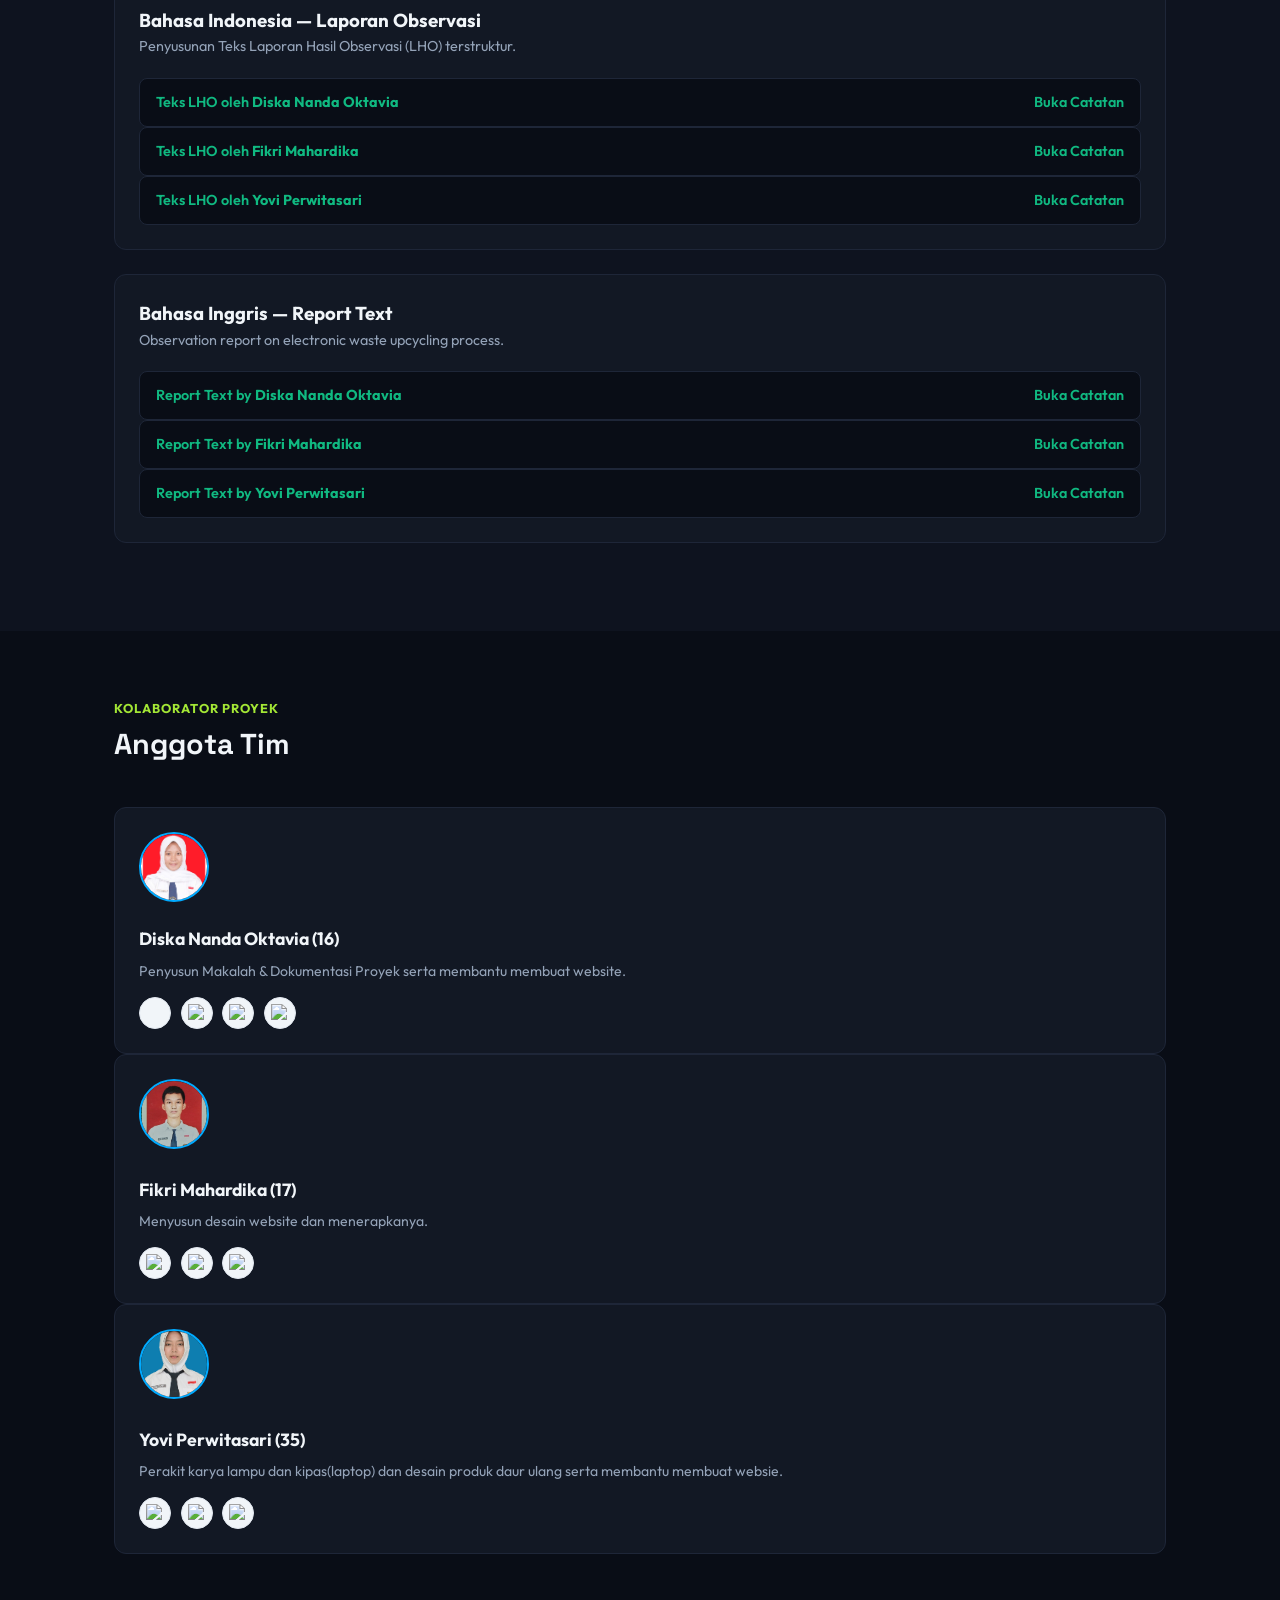
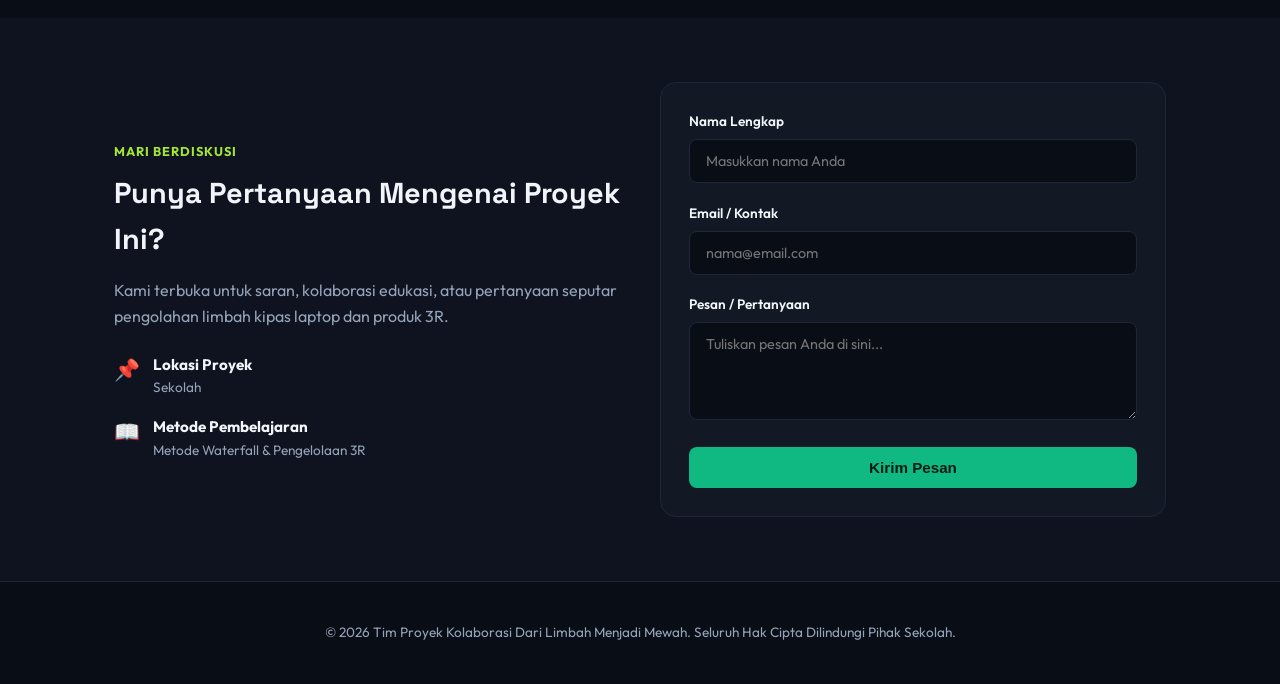
==== commit 619cae20: "Update index.html" ====
--- a/index.html
+++ b/index.html
@@ -234,9 +234,9 @@
                     <ul class="code-list">
                       <li>
                         Eliminasi x:<br />2x + 3y = 145.000<br />x + 2y =
-                        85.000<br />--------------- (-)<br />-y = -25.000<br /><br />
+                        85.000<br />--------------- (-)<br />-y = -25.000
                         <br>y = 25.000
-                        Substitusi
+                       <br> Substitusi
                         y ke (2):<br />x + 2(25.000) = 85.000<br />x + 50.000 =
                         85.000<br />x = 35.000
                       </li>
@@ -324,6 +324,7 @@
                 ><span class="btn-sm">Buka Catatan</span>
               </summary>
               <div class="detail-body text-passage">
+                <p>Kipas laptop bekas bisa didaur ulang jadi lampu hias</p>
                 <p>
                   Lampu Hias Daur Ulang adalah produk yang dibuat dari barang
                   bekas. Objek yang diamati adalah Recycled DIY Lamp V0.1 5V
@@ -333,6 +334,7 @@
                   Reduce, Reuse, dan Recycle.
                 </p>
                 <br />
+                <p>Komponen dibersihkan dan fungsi kipas diubah.</p>
                 <p>
                   Lampu ini bentuknya unik. Bodinya terbuat dari botol kaca
                   bening. Di dalam botol ada lampu LED strip 5V warna kuning
@@ -345,6 +347,7 @@
                   hemat listrik dan aman.
                 </p>
                 <br />
+                <p>Semua komponen dirangkai jadi lampu.</p>
                 <p>
                   Manfaat lampu ini banyak. Bisa dipakai untuk lampu tidur,
                   lampu belajar, kipas meja, dan juga sebagai hiasan meja. Lampu
@@ -354,6 +357,7 @@
                   pelajar PPLG.
                 </p>
                 <br />
+                <p>Hasilnya lampu cantik yang ramah lingkungan.</p>
                 <p>
                   Berdasarkan hasil observasi, dapat disimpulkan bahwa lampu
                   hias daur ulang ini merupakan bukti bahwa kreativitas dapat
@@ -368,6 +372,7 @@
                 ><span class="btn-sm">Buka Catatan</span>
               </summary>
               <div class="detail-body text-passage">
+                <p>Lampu inovatif dari botol bekas, LED, dan kipas laptop.</p>
                 <p>
                   Lampu meja dari botol bekas dan kipas laptop bekas adalah
                   produk kerajinan inovatif yang memanfaatkan barang bekas
@@ -376,12 +381,14 @@
                   laptop yang sudah tidak terpakai.
                 </p>
                 <br />
+                <p>Botol transparan berisi LED kuning dengan kipas di atas.</p>
                 <p>
                   Lampu meja ini menggunakan botol kaca transparan sebagai badan
                   utama lampu. Di dalam botol tersebut dipasang rangkaian lampu
                   LED berwarna kuning yang menghasilkan cahaya lembut.
                 </p>
                 <br />
+                <p>Kipas sebagai hiasan dan pendingin kecil.</p>
                 <p>
                   Pada bagian atas botol terpasang kipas laptop bekas yang
                   berfungsi sebagai elemen estetika sekaligus dapat digunakan
@@ -390,6 +397,8 @@
                   desain unik.
                 </p>
                 <br />
+                <p>Fungsi sebagai lampu tidur/hias dan edukasi upcycle.
+                  </p>
                 <p>
                   Lampu meja ini bermanfaat sebagai lampu tidur, lampu hias,
                   maupun sumber pencahayaan tambahan di dalam ruangan. Selain
@@ -397,6 +406,7 @@
                   mengenai konsep pemanfaatan kembali barang bekas (upcycling).
                 </p>
                 <br />
+                <p>Hasil dari perobservasiannya.</p>
                 <p>
                   Berdasarkan hasil observasi tersebut ,saya dapat menyimpulkan
                   bahwa lampu meja dari botol bekas dan kipas laptop merupakan
@@ -410,6 +420,7 @@
                 ><span class="btn-sm">Buka Catatan</span>
               </summary>
               <div class="detail-body text-passage">
+                <p>Lampu meja+kipas laptop bekas dan botol kaca./<p>
                 <p>
                   Pemanfaatan kembali barang bekas (upcycled DIY project) berupa
                   gabungan antara lampu hias meja dan kipas angin mini. Produk
@@ -418,6 +429,7 @@
                   pendingin laptop serta botol kaca bening.
                 </p>
                 <br />
+                <p>Bagian atas kipas,bagian tengah,LED 5V warm white didalam botol.</p>
                 <p>
                   Secara visual, produk ini terdiri dari beberapa komponen utama
                   yang terorganisasi secara vertikal. Pada bagian paling atas,
@@ -428,6 +440,7 @@
                   melingkar indah.
                 </p>
                 <br />
+                <p>Bagian bawah diisi batu kristal untuk pembias cahaya&pemberat.</p>
                 <p>
                   Pada bagian dasar botol, dimasukkan potongan-potongan batu
                   atau kristal transparan bening. Keberadaan batu-batu ini
@@ -437,6 +450,7 @@
                   tetap stabil.
                 </p>
                 <br />
+                <p>Kurangi limbah e-waste&botol kaca jadi barang berguna.</p>
                 <p>
                   Berdasarkan hasil pengamatan, produk daur ulang ini memberikan
                   berbagai dampak positif dan manfaat nyata. Dari sudut pandang
@@ -459,6 +473,7 @@
                 ><span class="btn-sm">Buka Catatan</span>
               </summary>
               <div class="detail-body text-passage">
+                <p>Old laptop fans can be recycled into a decorative lamp.</p>
                 <p>
                   Electronic waste is one of the environmental problems caused
                   by the rapid development of technology. Old laptop fans and
@@ -469,6 +484,7 @@
                   components into a decorative bottle lamp.
                 </p>
                 <br />
+                <p>Components are cleaned and the fan's function is changed.</p>
                 <p>
                   The transformation begins when a used laptop fan is separated
                   from the old laptop and from other electronic parts. The fan,
@@ -478,6 +494,7 @@
                   the lamp.
                 </p>
                 <br />
+                <p>All components are assembled into a lamp.</p>
                 <p>
                   The cleaned components are combined with a glass bottle to
                   create a new object. Through the process of arranging and
@@ -487,6 +504,7 @@
                   chips are glued around the bottle as decoration.
                 </p>
                 <br />
+                <p>The result is a beautiful, eco-friendly lamp.</p>
                 <p>
                   As a result, an old laptop fan is transformed into a
                   decorative lamp that has both functional and aesthetic value.
@@ -501,6 +519,7 @@
                 ><span class="btn-sm">Buka Catatan</span>
               </summary>
               <div class="detail-body text-passage">
+                <p>Innovative lamp from used bottle, LED, and laptop fan.</p>
                 <p>
                   A recycled bottle desk lamp is an innovative lighting product
                   made from reused materials, such as a glass bottle, an LED
@@ -508,6 +527,7 @@
                   technology, creativity, and environmental awareness.
                 </p>
                 <br />
+                <p>Transparent bottle with yellow LED inside and fan on top.</p>
                 <p>
                   The lamp uses a transparent glass bottle as its main body.
                   Inside the bottle, a yellow LED strip is installed to produce
@@ -516,6 +536,7 @@
                   function as a small cooling fan.
                 </p>
                 <br />
+                <p>Works as decorative light and additional lighting.</p>
                 <p>
                   This lamp functions as a decorative desk light. It provides
                   additional lighting, enhances the appearance of a room, and
@@ -523,6 +544,7 @@
                   useful and valuable products.
                 </p>
                 <br />
+                <p>Creative and eco-friendly product.</p>
                 <p>
                   In conclusion, the recycled bottle desk lamp is a creative and
                   environmentally friendly innovation.
@@ -535,6 +557,7 @@
                 ><span class="btn-sm">Buka Catatan</span>
               </summary>
               <div class="detail-body text-passage">
+                <p>Lamp + mini fan from used laptop fan & glass bottle.</p>
                 <p>
                   Electronic waste, such as old laptop cooling fans, is a
                   growing environmental issue. Instead of throwing them away
@@ -545,6 +568,7 @@
                   fan.
                 </p>
                 <br />
+                <p>Fan on top, LED strip inside bottle.</p>
                 <p>
                   The transformation process begins by gathering the main
                   components: an unused laptop cooling fan and a clear glass
@@ -553,6 +577,7 @@
                   strip lights assembly is also prepared.
                 </p>
                 <br />
+                <p>Crystal stones at bottom for light diffusion&balance.</p>
                 <p>
                   Inside the clear glass bottle, the LED strip lights are
                   wrapped around transparent decorative stones to create an
@@ -562,6 +587,7 @@
                   power supply cord.
                 </p>
                 <br />
+                <p>Reduces e-waste into useful product.</p>
                 <p>
                   As a result, a discarded laptop fan component is transformed
                   into a DIY product that has both functional and aesthetic
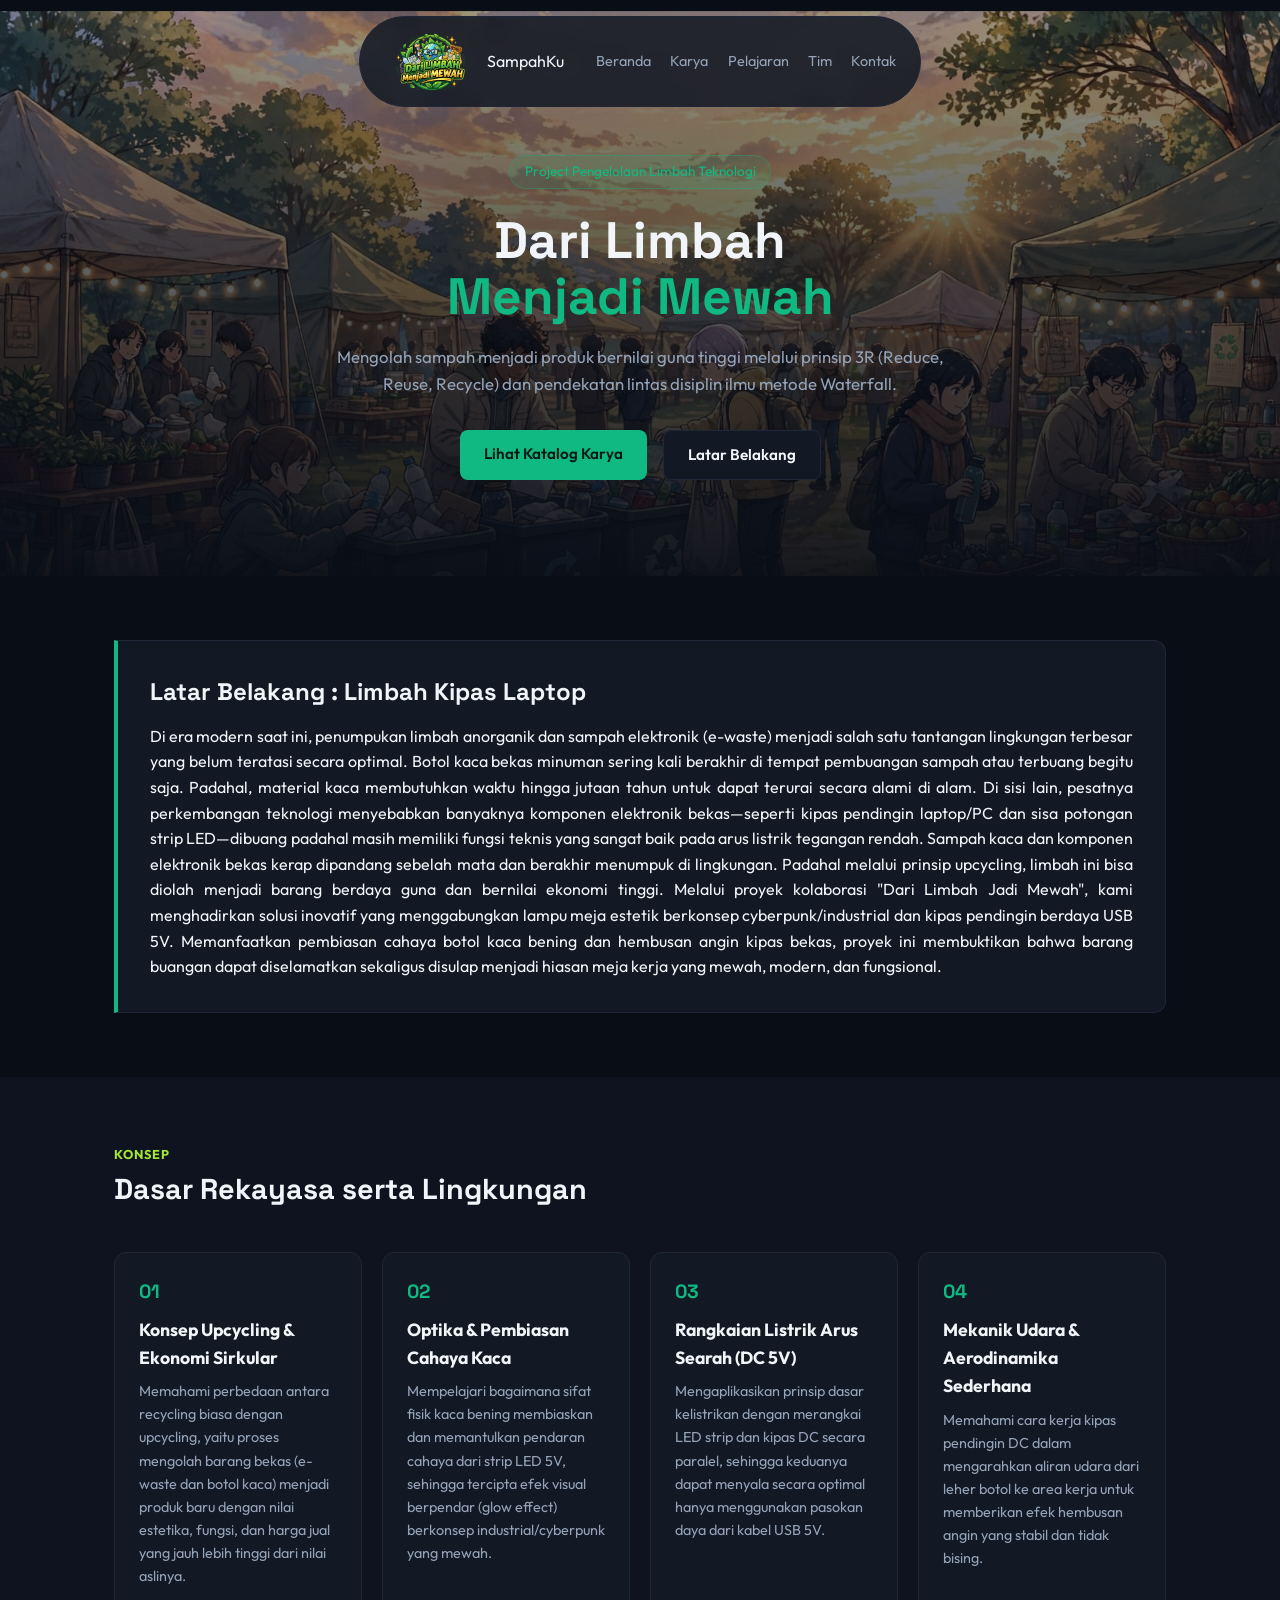
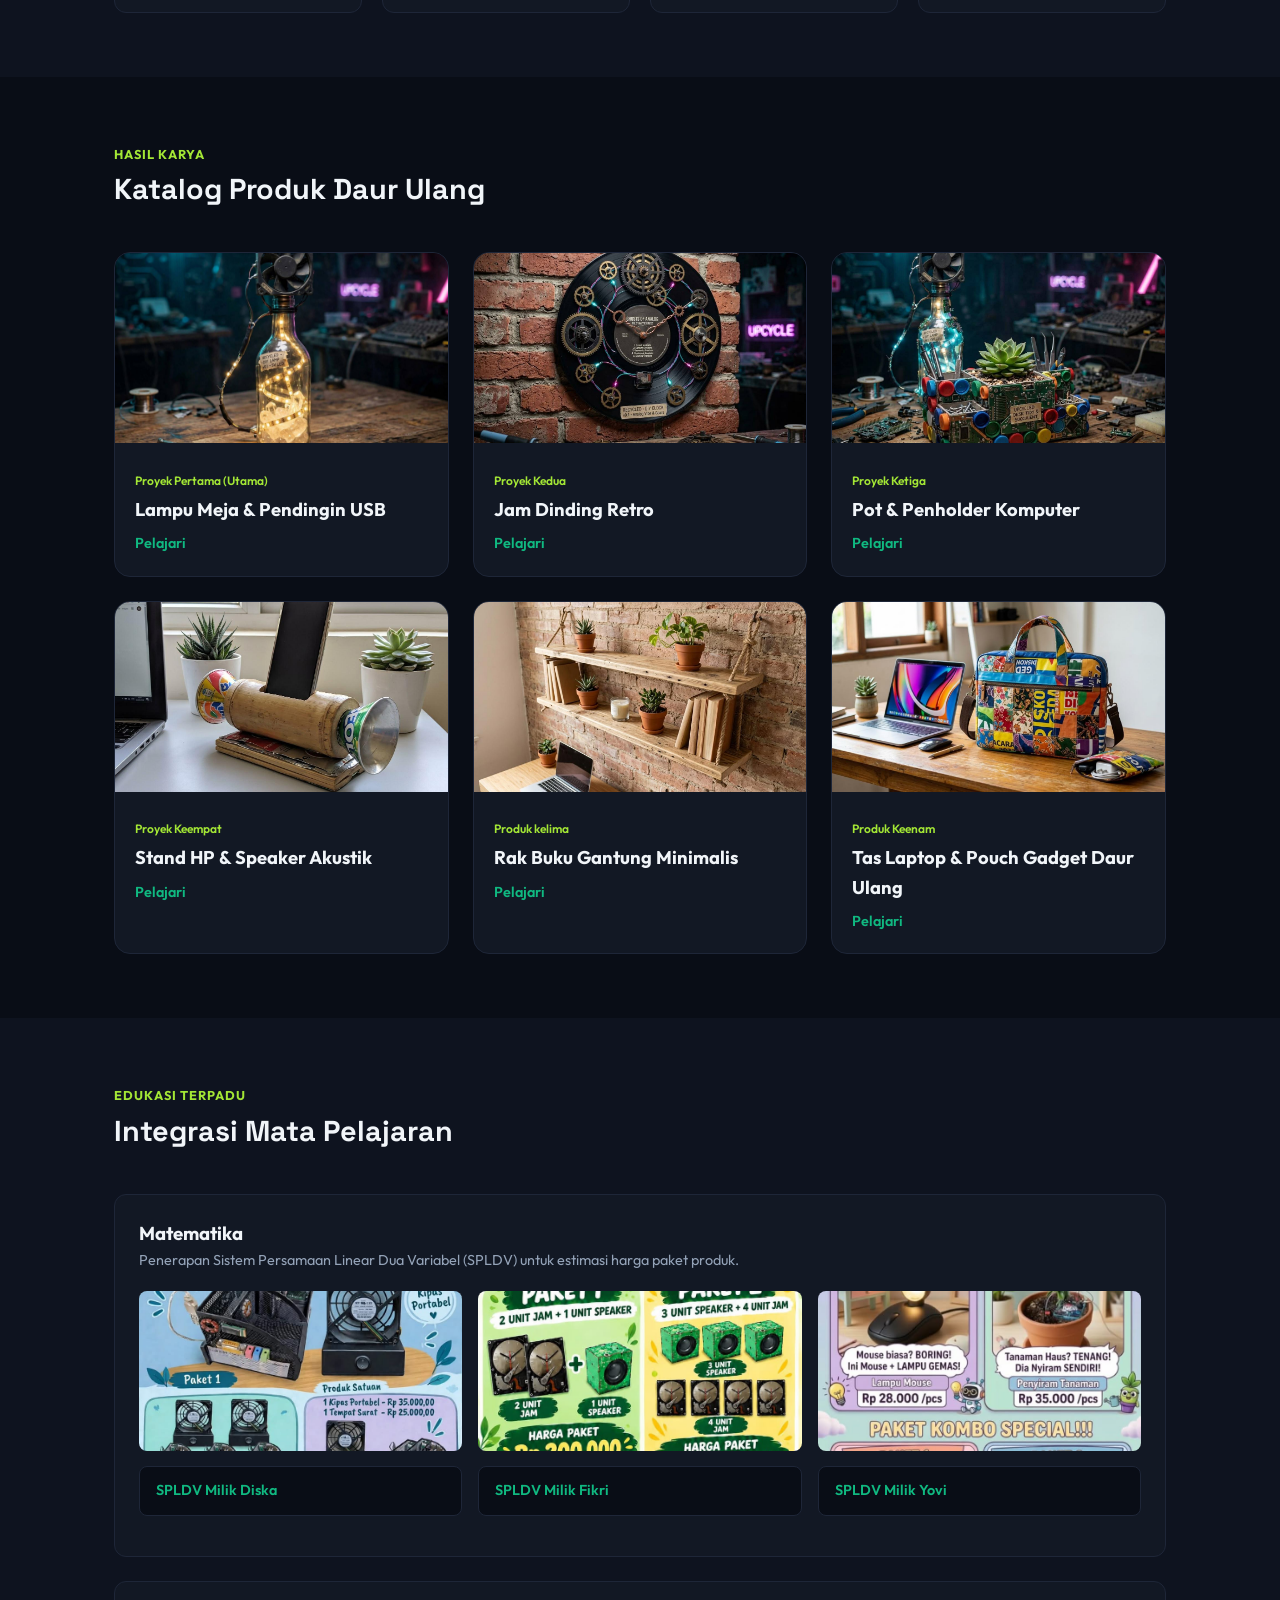
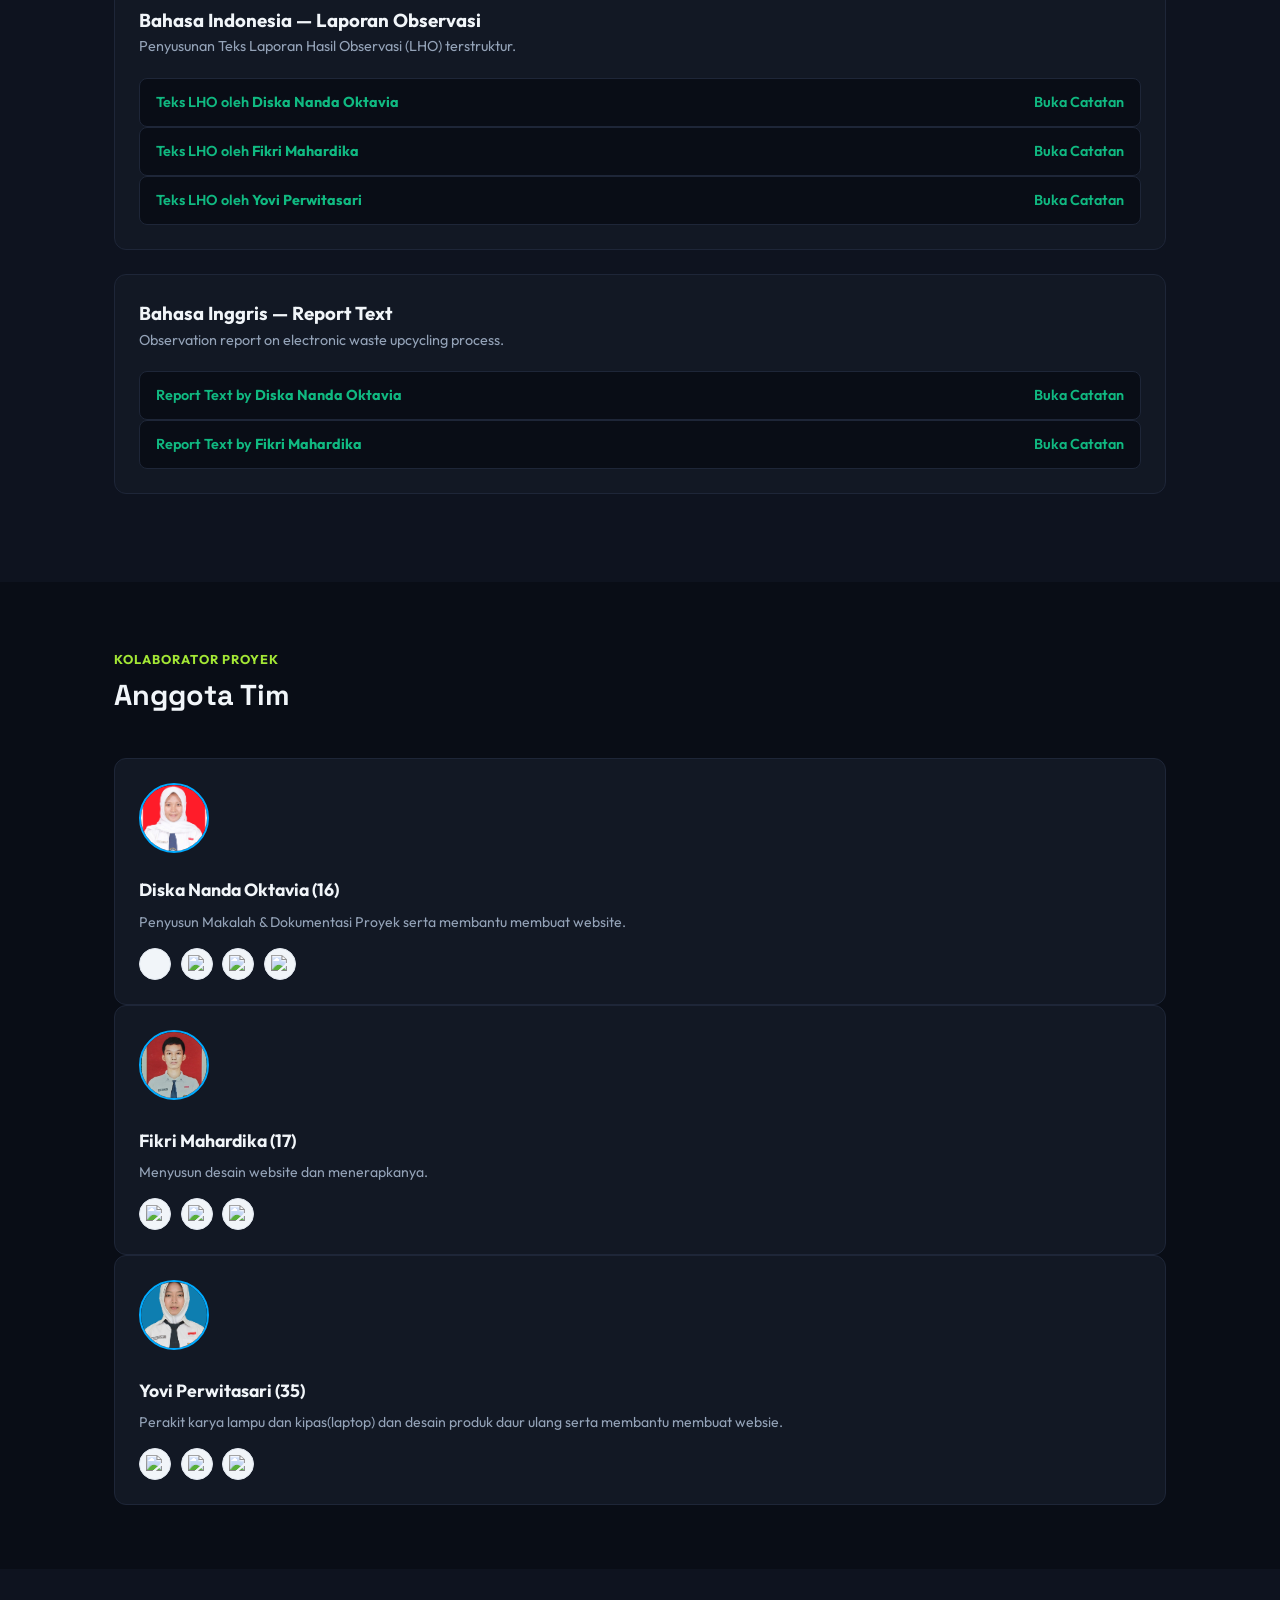
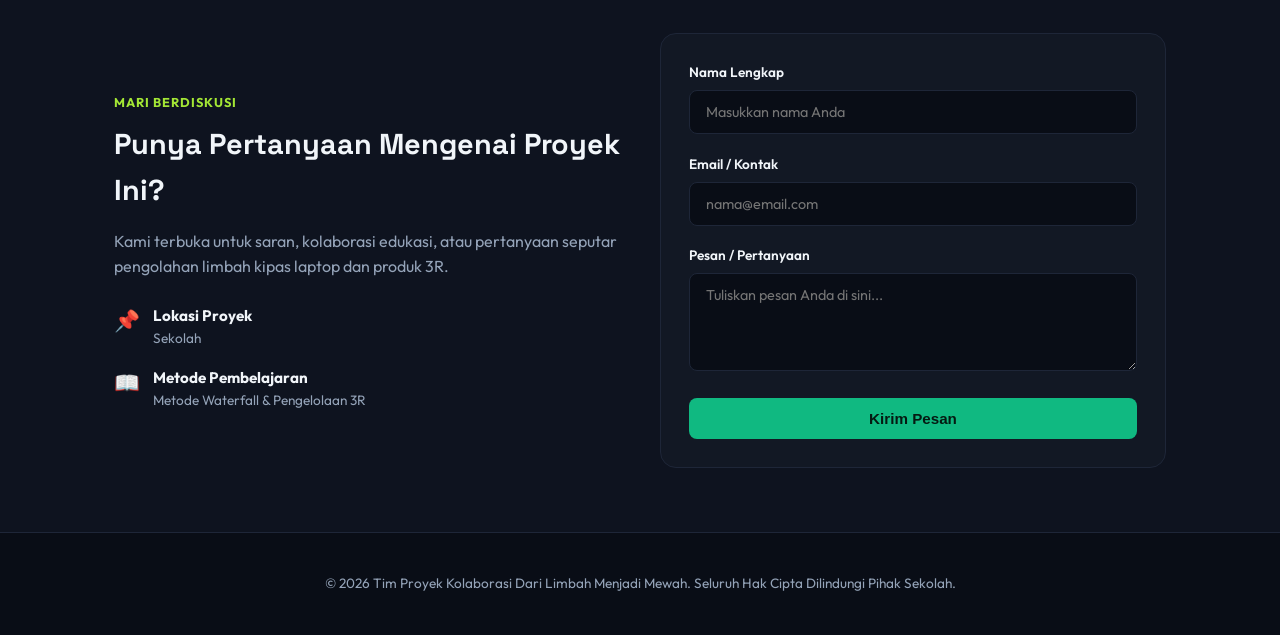
==== commit 425a9925: "Update index.html" ====
--- a/index.html
+++ b/index.html
@@ -220,7 +220,7 @@
                   <summary>SPLDV Milik Diska</summary>
                   <div class="detail-body">
                     <p>
-                      <strong>Permisalan:</strong> x = Harga 1 Kipas Portabel y =
+                      <strong>Permisalan:</strong><br> x = Harga 1 Kipas Portabel <br> y =
                       Harga 1 Tempat Surat
                     </p>
                     <p><strong>Model Matematika:</strong></p>
@@ -242,7 +242,8 @@
                       </li>
                     </ul>
                     <p class="final-res">
-                      Harga Satuan: x = Rp 35.000 | y = Rp 25.000
+                      Jadi harga 1 kipas portabel (x) = Rp 35.000 <br> 
+                      dan harga 1 tempat surat (y) = Rp 25.000
                     </p>
                   </div>
                 </details>
@@ -255,8 +256,8 @@
                   <summary>SPLDV Milik Fikri</summary>
                   <div class="detail-body">
                     <p>
-                      <strong>Permisalan:</strong> x = harga 1 Jam
-                               y = harga 1 Speaker
+                      <strong>Permisalan:</strong> <br>x = harga 1 Jam
+                               <br>y = harga 1 Speaker
                     </p>
                     <ul class="code-list">
                       <li>
@@ -269,12 +270,12 @@
                         Eliminasi x:<br />2x+y=200.000<br />4x+3y=500.000
                         <br />--------------- (-)<br />x = 100.000<br /><br />Substitusi
                         x ke (1):<br />2x+y=200.000<br />2x+100.000=200.000<br /> 2x=200.000-100.000
-                        <br>x=50.000
+                        <br>y=50.000
                       </li>
                     </ul>
                     <p class="final-res">
-                         Harga Satuan: x = Rp 50.000 | y = Rp 100.000
-
+                       Jadi harga 1 jam  (x) = Rp 35.000 <br> 
+                       dan harga 1 speaker (y) = Rp 50.000
                     </p>
                   </div>
                 </details>
@@ -286,8 +287,8 @@
                   <summary>SPLDV Milik Yovi</summary>
                   <div class="detail-body">
                     <p>
-                      <strong>Permisalan:</strong> x = harga 1 Lampu Mouse
-                      ulang , y = harga 1 Penyiram Tanaman Otomatis
+                      <strong>Permisalan:</strong> <br>x = harga 1 Lampu Mouse
+                      ulang <br>y = harga 1 Penyiram Tanaman Otomatis
                     </p>
                     <ul class="code-list">
                       <li>
@@ -305,7 +306,8 @@
                       </li>
                     </ul>
                     <p class="final-res">
-                      Harga Satuan: x = Rp 28.000 | y = Rp 35.000
+                      Jadi harga 1 jam  (x) = Rp 28.000 <br> 
+                      dan harga 1 speaker (y) = Rp 35.000
                     </p>
                   </div>
                 </details>
@@ -324,8 +326,7 @@
                 ><span class="btn-sm">Buka Catatan</span>
               </summary>
               <div class="detail-body text-passage">
-                <p>Kipas laptop bekas bisa didaur ulang jadi lampu hias</p>
-                <p>
+                <p style="text-align: justify; text-indent: 40px;">
                   Lampu Hias Daur Ulang adalah produk yang dibuat dari barang
                   bekas. Objek yang diamati adalah Recycled DIY Lamp V0.1 5V
                   LED. Lampu ini adalah lampu meja yang bisa menyala dan juga
@@ -334,8 +335,7 @@
                   Reduce, Reuse, dan Recycle.
                 </p>
                 <br />
-                <p>Komponen dibersihkan dan fungsi kipas diubah.</p>
-                <p>
+                <p style="text-align: justify; text-indent: 40px;">
                   Lampu ini bentuknya unik. Bodinya terbuat dari botol kaca
                   bening. Di dalam botol ada lampu LED strip 5V warna kuning
                   hangat yang dililit melingkar. Cahayanya tidak silau dan
@@ -347,8 +347,7 @@
                   hemat listrik dan aman.
                 </p>
                 <br />
-                <p>Semua komponen dirangkai jadi lampu.</p>
-                <p>
+                <p style="text-align: justify; text-indent: 40px;">
                   Manfaat lampu ini banyak. Bisa dipakai untuk lampu tidur,
                   lampu belajar, kipas meja, dan juga sebagai hiasan meja. Lampu
                   ini ramah lingkungan karena mengurangi sampah kaca dan sampah
@@ -357,8 +356,7 @@
                   pelajar PPLG.
                 </p>
                 <br />
-                <p>Hasilnya lampu cantik yang ramah lingkungan.</p>
-                <p>
+                <p style="text-align: justify; text-indent: 40px;">
                   Berdasarkan hasil observasi, dapat disimpulkan bahwa lampu
                   hias daur ulang ini merupakan bukti bahwa kreativitas dapat
                   mengubah sampah menjadi produk yang fungsional, unik, hemat
@@ -372,8 +370,7 @@
                 ><span class="btn-sm">Buka Catatan</span>
               </summary>
               <div class="detail-body text-passage">
-                <p>Lampu inovatif dari botol bekas, LED, dan kipas laptop.</p>
-                <p>
+                <p style="text-align: justify; text-indent: 40px;">
                   Lampu meja dari botol bekas dan kipas laptop bekas adalah
                   produk kerajinan inovatif yang memanfaatkan barang bekas
                   menjadi benda yang berdaya guna. Produk yang diobservasi ini
@@ -381,15 +378,13 @@
                   laptop yang sudah tidak terpakai.
                 </p>
                 <br />
-                <p>Botol transparan berisi LED kuning dengan kipas di atas.</p>
-                <p>
+                <p style="text-align: justify; text-indent: 40px;">
                   Lampu meja ini menggunakan botol kaca transparan sebagai badan
                   utama lampu. Di dalam botol tersebut dipasang rangkaian lampu
                   LED berwarna kuning yang menghasilkan cahaya lembut.
                 </p>
                 <br />
-                <p>Kipas sebagai hiasan dan pendingin kecil.</p>
-                <p>
+                <p style="text-align: justify; text-indent: 40px;">
                   Pada bagian atas botol terpasang kipas laptop bekas yang
                   berfungsi sebagai elemen estetika sekaligus dapat digunakan
                   sebagai kipas pendingin kecil. Perpaduan antara botol kaca,
@@ -397,17 +392,14 @@
                   desain unik.
                 </p>
                 <br />
-                <p>Fungsi sebagai lampu tidur/hias dan edukasi upcycle.
-                  </p>
-                <p>
+                <p style="text-align: justify; text-indent: 40px;">
                   Lampu meja ini bermanfaat sebagai lampu tidur, lampu hias,
                   maupun sumber pencahayaan tambahan di dalam ruangan. Selain
                   memiliki fungsi praktis, produk ini menjadi media edukasi
                   mengenai konsep pemanfaatan kembali barang bekas (upcycling).
                 </p>
                 <br />
-                <p>Hasil dari perobservasiannya.</p>
-                <p>
+                <p style="text-align: justify; text-indent: 40px;">
                   Berdasarkan hasil observasi tersebut ,saya dapat menyimpulkan
                   bahwa lampu meja dari botol bekas dan kipas laptop merupakan
                   produk kreatif yang mempunyai nilai guna dan nilai keindahan.
@@ -420,8 +412,7 @@
                 ><span class="btn-sm">Buka Catatan</span>
               </summary>
               <div class="detail-body text-passage">
-                <p>Lampu meja+kipas laptop bekas dan botol kaca./<p>
-                <p>
+                <p style="text-align: justify; text-indent: 40px;">
                   Pemanfaatan kembali barang bekas (upcycled DIY project) berupa
                   gabungan antara lampu hias meja dan kipas angin mini. Produk
                   inovatif ini dibuat dengan memanfaatkan limbah elektronik
@@ -429,8 +420,7 @@
                   pendingin laptop serta botol kaca bening.
                 </p>
                 <br />
-                <p>Bagian atas kipas,bagian tengah,LED 5V warm white didalam botol.</p>
-                <p>
+                <p style="text-align: justify; text-indent: 40px;">
                   Secara visual, produk ini terdiri dari beberapa komponen utama
                   yang terorganisasi secara vertikal. Pada bagian paling atas,
                   terpasang sebuah kipas pendingin laptop bekas berukuran
@@ -440,8 +430,7 @@
                   melingkar indah.
                 </p>
                 <br />
-                <p>Bagian bawah diisi batu kristal untuk pembias cahaya&pemberat.</p>
-                <p>
+                <p style="text-align: justify; text-indent: 40px;">
                   Pada bagian dasar botol, dimasukkan potongan-potongan batu
                   atau kristal transparan bening. Keberadaan batu-batu ini
                   berfungsi ganda, yaitu membiaskan cahaya lampu LED agar
@@ -450,8 +439,7 @@
                   tetap stabil.
                 </p>
                 <br />
-                <p>Kurangi limbah e-waste&botol kaca jadi barang berguna.</p>
-                <p>
+                <p style="text-align: justify; text-indent: 40px;">
                   Berdasarkan hasil pengamatan, produk daur ulang ini memberikan
                   berbagai dampak positif dan manfaat nyata. Dari sudut pandang
                   lingkungan, pembuatan alat ini efektif mengurangi penumpukan
@@ -473,29 +461,24 @@
                 ><span class="btn-sm">Buka Catatan</span>
               </summary>
               <div class="detail-body text-passage">
-                <p>Old laptop fans can be recycled into a decorative lamp.</p>
-                <p>
+                <p style="text-align: justify; text-indent: 40px;">
                   Electronic waste is one of the environmental problems caused
                   by the rapid development of technology. Old laptop fans and
-                  motherboards are often discarded when they are damaged or no
-                  longer needed. However, these components contain materials
-                  that can still be reused. One creative way to manage this
-                  waste is by transforming an old laptop fan and electronic
-                  components into a decorative bottle lamp.
-                </p>
-                <br />
-                <p>Components are cleaned and the fan's function is changed.</p>
-                <p>
+                  discarded when they are damaged or no longer needed. However, 
+                  these components contain materials that can still be reused. 
+                  One creative way to manage this waste is by transforming an 
+                  old laptop fan and electronic components into a decorative bottle lamp.
+                </p>
+                <br />
+                <p style="text-align: justify; text-indent: 40px;">
                   The transformation begins when a used laptop fan is separated
                   from the old laptop and from other electronic parts. The fan,
-                  small pieces of motherboard, and LED strip are removed from
-                  the main structure and cleaned to remove dust and dirt. A used
-                  glass bottle is also cleaned to be used as the main body of
-                  the lamp.
-                </p>
-                <br />
-                <p>All components are assembled into a lamp.</p>
-                <p>
+                  and LED strip are removed fromthe main structure and cleaned to
+                  remove dust and dirt. A used glass bottle is also cleaned to be
+                  used as the main body of the lamp.
+                </p>
+                <br />
+                <p style="text-align: justify; text-indent: 40px;">
                   The cleaned components are combined with a glass bottle to
                   create a new object. Through the process of arranging and
                   attaching, the 5V LED strip is inserted and spiraled inside
@@ -504,12 +487,14 @@
                   chips are glued around the bottle as decoration.
                 </p>
                 <br />
-                <p>The result is a beautiful, eco-friendly lamp.</p>
-                <p>
+                <p style="text-align: justify; text-indent: 40px;">
                   As a result, an old laptop fan is transformed into a
                   decorative lamp that has both functional and aesthetic value.
                   The product can be used as a table lamp while also serving as
-                  a creative decoration with an upcycle theme.
+                  a creative decoration with an upcycle theme. This transformation
+                  reduces the amount of electronic waste and encourages the reuse 
+                  of available materials. Therefore, recycling computer components
+                  into decorative lamps is one way to support a more sustainable environment.
                 </p>
               </div>
             </details>
@@ -519,16 +504,16 @@
                 ><span class="btn-sm">Buka Catatan</span>
               </summary>
               <div class="detail-body text-passage">
-                <p>Innovative lamp from used bottle, LED, and laptop fan.</p>
-                <p>
+              
+                <p style="text-align: justify; text-indent: 40px;">
                   A recycled bottle desk lamp is an innovative lighting product
                   made from reused materials, such as a glass bottle, an LED
                   strip, and a unused laptop fan. This product combines
                   technology, creativity, and environmental awareness.
                 </p>
                 <br />
-                <p>Transparent bottle with yellow LED inside and fan on top.</p>
-                <p>
+              
+                <p style="text-align: justify; text-indent: 40px;">
                   The lamp uses a transparent glass bottle as its main body.
                   Inside the bottle, a yellow LED strip is installed to produce
                   a soft and colorful glow. A unused laptop fan is attached to
@@ -536,16 +521,16 @@
                   function as a small cooling fan.
                 </p>
                 <br />
-                <p>Works as decorative light and additional lighting.</p>
-                <p>
+              
+                <p style="text-align: justify; text-indent: 40px;">
                   This lamp functions as a decorative desk light. It provides
                   additional lighting, enhances the appearance of a room, and
                   demonstrates how waste materials can be transformed into
                   useful and valuable products.
                 </p>
                 <br />
-                <p>Creative and eco-friendly product.</p>
-                <p>
+               
+                <p style="text-indent: 30px;>
                   In conclusion, the recycled bottle desk lamp is a creative and
                   environmentally friendly innovation.
                 </p>
@@ -557,8 +542,8 @@
                 ><span class="btn-sm">Buka Catatan</span>
               </summary>
               <div class="detail-body text-passage">
-                <p>Lamp + mini fan from used laptop fan & glass bottle.</p>
-                <p>
+              
+                <p style="text-align: justify; text-indent: 40px;">
                   Electronic waste, such as old laptop cooling fans, is a
                   growing environmental issue. Instead of throwing them away
                   when a laptop is broken or obsolete, these components can be
@@ -568,8 +553,8 @@
                   fan.
                 </p>
                 <br />
-                <p>Fan on top, LED strip inside bottle.</p>
-                <p>
+               
+                <p style="text-align: justify; text-indent: 40px;">
                   The transformation process begins by gathering the main
                   components: an unused laptop cooling fan and a clear glass
                   bottle. The fan is cleaned to remove dust and dirt, and its
@@ -577,8 +562,8 @@
                   strip lights assembly is also prepared.
                 </p>
                 <br />
-                <p>Crystal stones at bottom for light diffusion&balance.</p>
-                <p>
+              
+                <p style="text-align: justify; text-indent: 40px;">
                   Inside the clear glass bottle, the LED strip lights are
                   wrapped around transparent decorative stones to create an
                   aesthetic glowing effect. The laptop fan is then securely
@@ -587,12 +572,15 @@
                   power supply cord.
                 </p>
                 <br />
-                <p>Reduces e-waste into useful product.</p>
-                <p>
-                  As a result, a discarded laptop fan component is transformed
-                  into a DIY product that has both functional and aesthetic
-                  value. The product serves a dual purpose: acting as a warm
-                  ambient light and providing a cooling breeze.
+             
+                <p style="text-align: justify; text-indent: 40px;">
+                  As a result, a discarded laptop fan component is transformed into a DIY product
+                  that has both functional and aesthetic value. More importantly, this project 
+                  directly contributes to reducing electronic waste by extending the lifespan 
+                  of e-waste components and preventing them from ending up in landfills. 
+                  It promotes a circular economy and proves that creative upcycling is a practical
+                  and sustainable solution for environmental protection, while the product serves a
+                  dual purpose acting as a warm ambient light and providing a cooling breeze.
                 </p>
               </div>
             </details>
@@ -695,8 +683,6 @@
                 /></a>
               </div>
             </div>
-          </div>
-        </div>
       </section>
 
       <section id="kontak" class="section-block bg-darker">
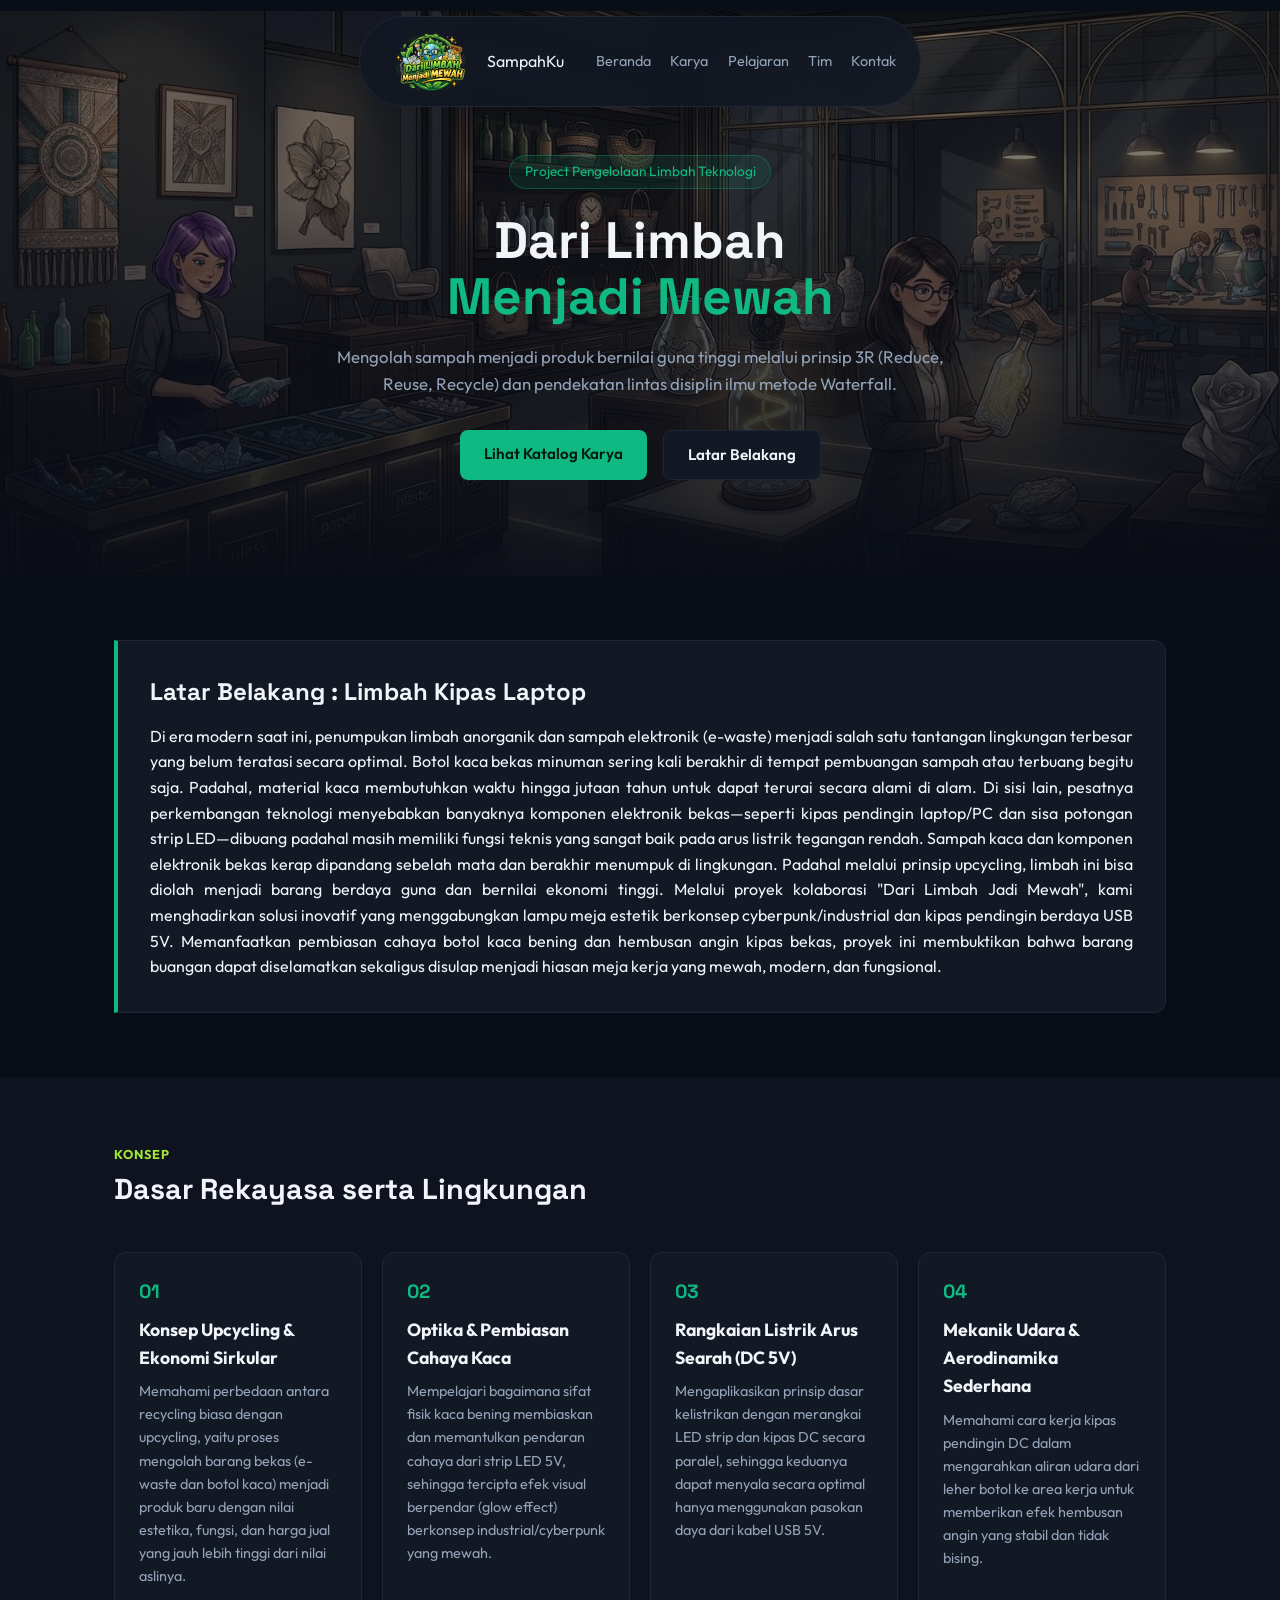
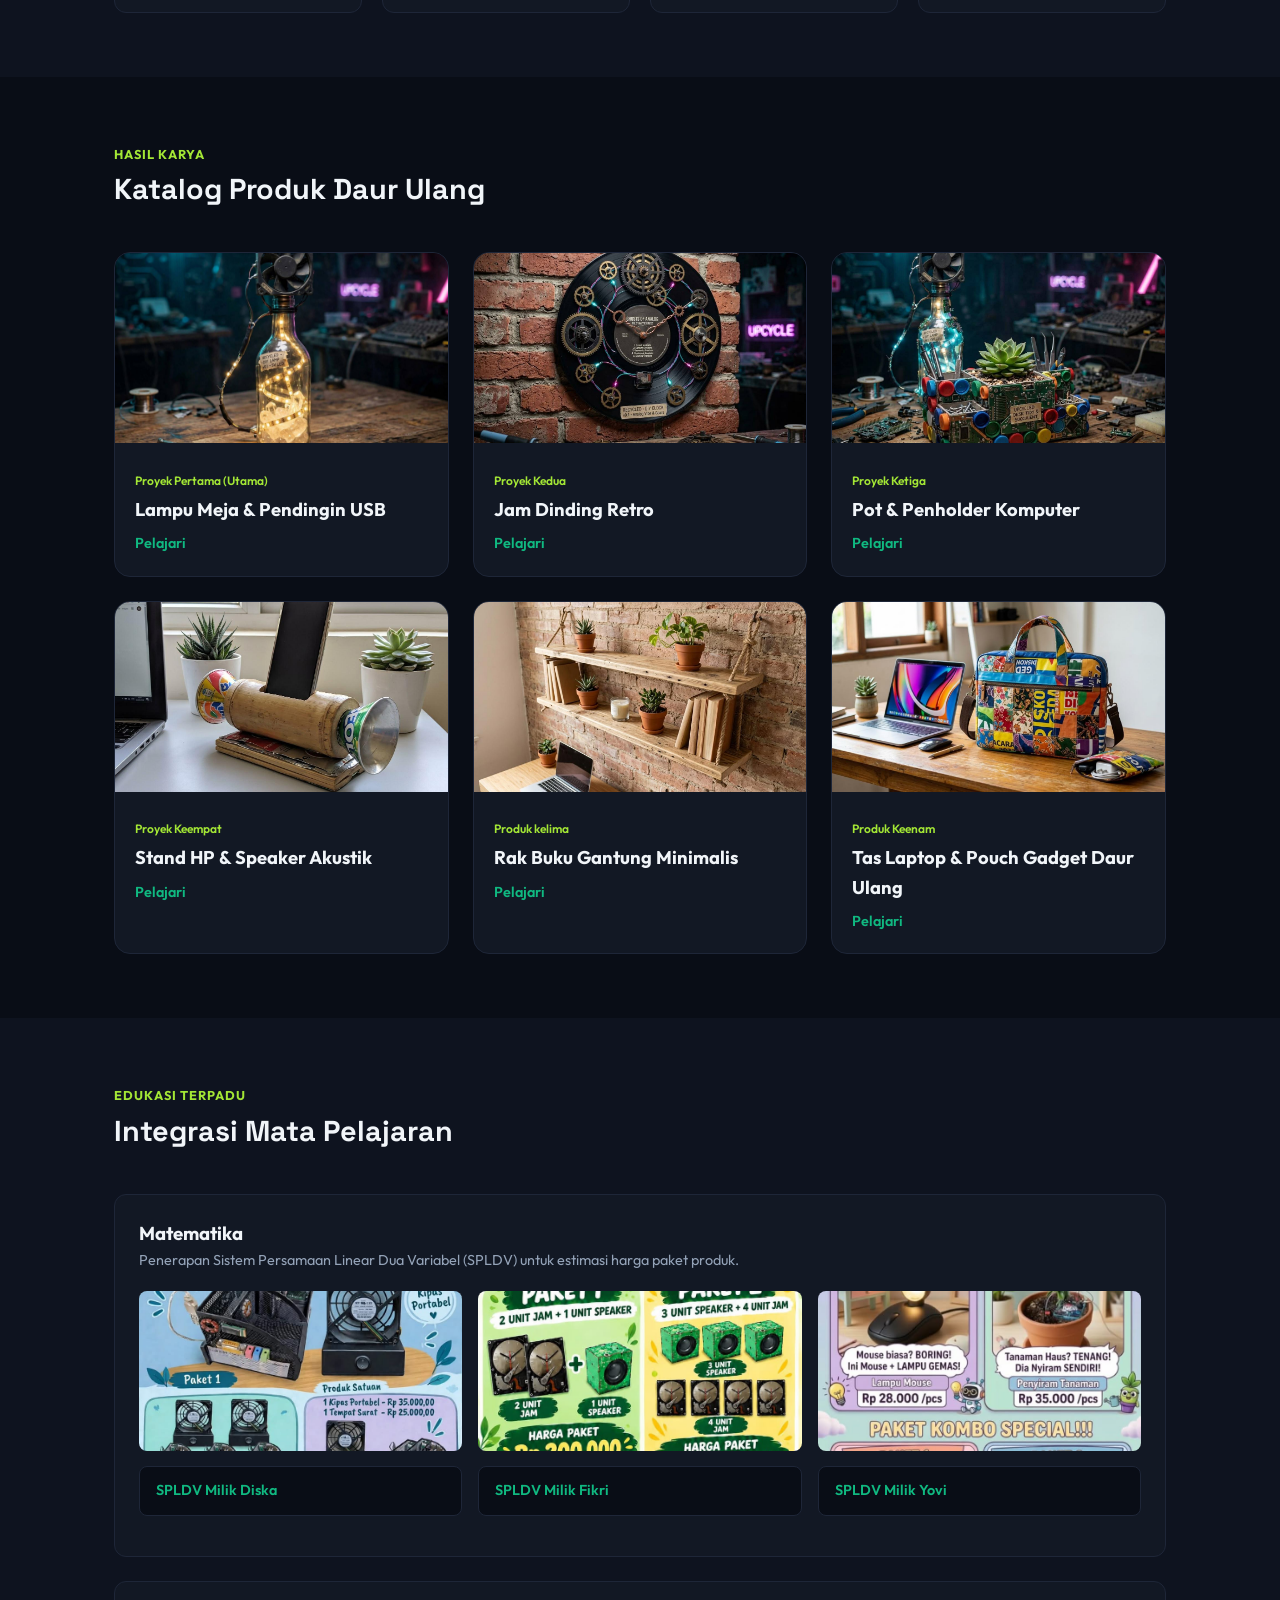
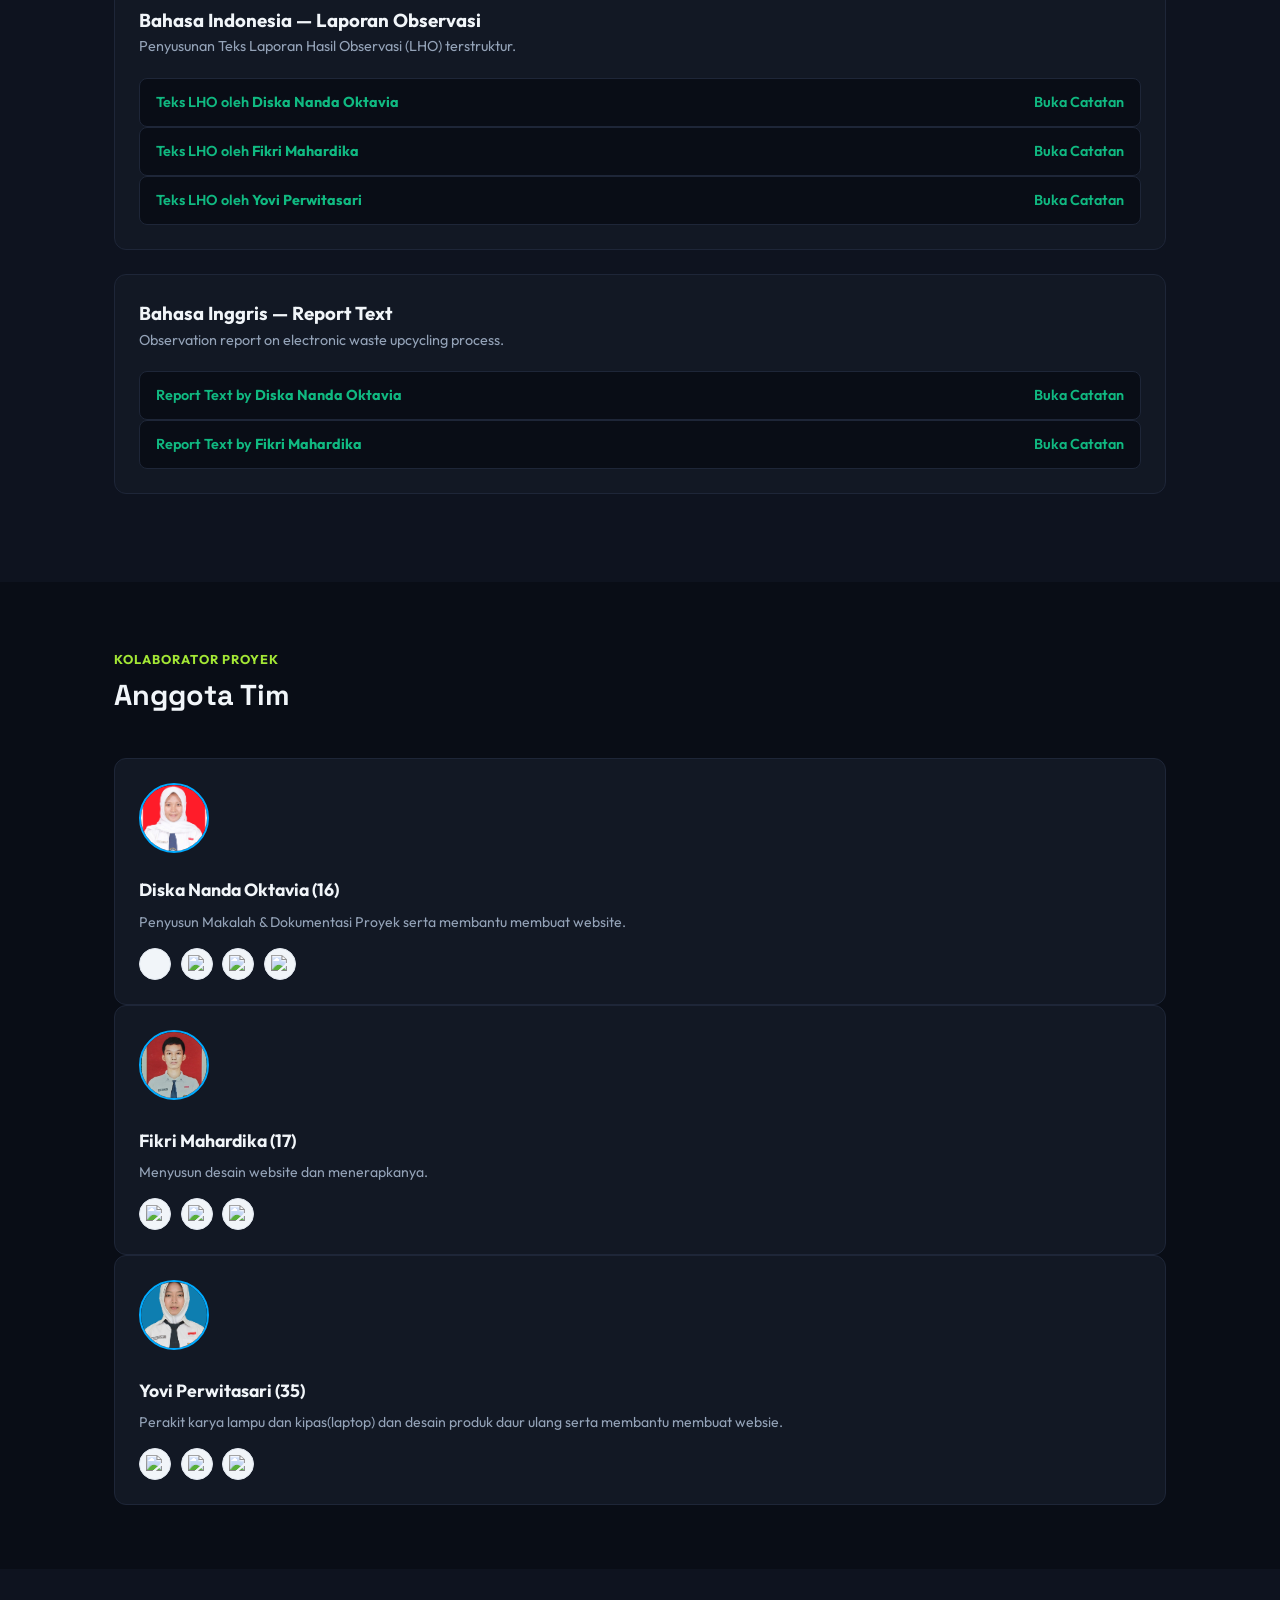
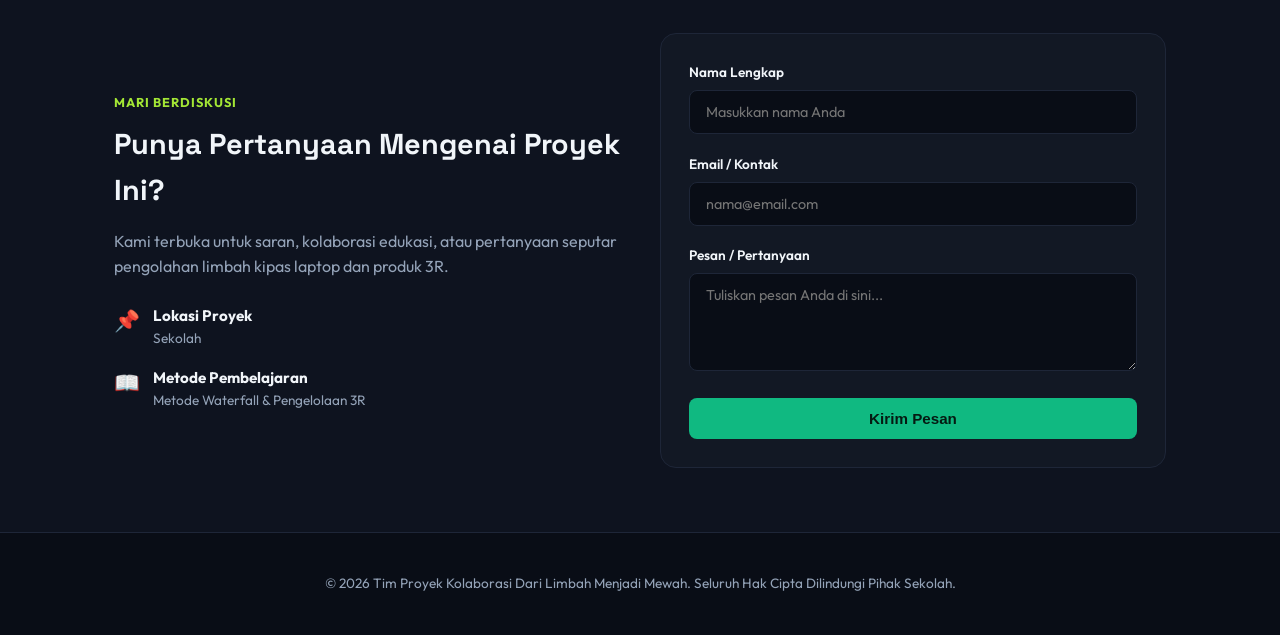
==== commit dd28cdf5: "Update index.html" ====
--- a/index.html
+++ b/index.html
@@ -589,102 +589,58 @@
       </section>
 
       <section id="tim" class="section-block">
-        <div class="container">
-          <div class="section-title">
-            <span class="label-text">Kolaborator Proyek</span>
-            <h2>Anggota Tim</h2>
-          </div>
-            <div class="team-card">
-              <div class="avatar-box">
-                <img src="DISKA.jpeg" alt="diska" />
-              </div>
-              <div class="member-info">
-                <h3>Diska Nanda Oktavia (16)</h3>
-                <p>
-                  Penyusun Makalah & Dokumentasi
-                  Proyek serta membantu membuat website.
-                </p>
-              </div>
-              <div class="team-sosmed">
-                <a href="https://wa.me/6285867164625" target="_blank"
-                  ><img
-                    src="https://img.icons8.com/ios-glyphs/24/000000/whatsapp.png"
-                    alt="wa"
-                /></a>
-                <a href="https://instagram.com/diskannd_" target="_blank"
-                  ><img
-                    src="https://img.icons8.com/ios-glyphs/24/000000/instagram-new.png"
-                    alt="ig"
-                /></a>
-                <a href="mailto:diskaa939@gmail.com"
-                  ><img
-                    src="https://img.icons8.com/ios-glyphs/24/000000/new-post.png"
-                    alt="mail"
-                /></a>
-              </div>
-            </div>
-            <div class="team-card">
-              <div class="avatar-box">
-                <img
-                  src="Fikri photo untuk kolaborasi.jpg"
-                  alt="fikri"
-                />
-              </div>
-              <div class="member-info">
-                <h3>Fikri Mahardika (17)</h3>
-                <p>
-                  Menyusun desain website dan menerapkanya.
-                </p>
-              </div>
-              <div class="team-sosmed">
-                <a href="https://wa.me/6281645445294" target="_blank"
-                  ><img
-                    src="https://img.icons8.com/ios-glyphs/24/000000/whatsapp.png"
-                    alt="wa"
-                /></a>
-                <a href="https://instagram.com/fikrimahardika1" target="_blank"
-                  ><img
-                    src="https://img.icons8.com/ios-glyphs/24/000000/instagram-new.png"
-                    alt="ig"
-                /></a>
-                <a href="mailto:fikrimahardika092@gmail.com"
-                  ><img
-                    src="https://img.icons8.com/ios-glyphs/24/000000/new-post.png"
-                    alt="mail"
-                /></a>
-              </div>
-            </div>
-            <div class="team-card">
-              <div class="avatar-box">
-                <img src="yovi.jpg" alt="yovi" />
-              </div>
-              <div class="member-info">
-                <h3>Yovi Perwitasari (35)</h3>
-                <p>
-                 Perakit karya lampu dan kipas(laptop) dan desain produk daur
-                 ulang serta membantu membuat websie.
-                </p>
-              </div>
-              <div class="team-sosmed">
-                <a href="https://wa.me/62895428872014" target="_blank"
-                  ><img
-                    src="https://img.icons8.com/ios-glyphs/24/000000/whatsapp.png"
-                    alt="wa"
-                /></a>
-                <a href="https://instagram.com/_vvie3" target="_blank"
-                  ><img
-                    src="https://img.icons8.com/ios-glyphs/24/000000/instagram-new.png"
-                    alt="ig"
-                /></a>
-                <a href="mailto:yoviperwita17@gmail.com"
-                  ><img
-                    src="https://img.icons8.com/ios-glyphs/24/000000/new-post.png"
-                    alt="mail"
-                /></a>
-              </div>
-            </div>
-      </section>
-
+  <div class="container">
+    <div class="section-title">
+      <span class="label-text">Kolaborator Proyek</span>
+      <h2>Anggota Tim</h2>
+    </div>
+
+    <div class="team-card">
+      <div class="avatar-box">
+        <img src="DISKA.jpeg" alt="diska" />
+      </div>
+      <div class="member-info">
+        <h3>Diska Nanda Oktavia (16)</h3>
+        <p>Penyusun Makalah & Dokumentasi Proyek serta membantu membuat website.</p>
+      </div>
+      <div class="team-sosmed">
+        <a href="https://wa.me/6285867164625" target="_blank"><img src="https://img.icons8.com/ios-glyphs/24/000000/whatsapp.png" alt="wa"/></a>
+        <a href="https://instagram.com/diskannd_" target="_blank"><img src="https://img.icons8.com/ios-glyphs/24/000000/instagram-new.png" alt="ig"/></a>
+        <a href="mailto:diskaa939@gmail.com"><img src="https://img.icons8.com/ios-glyphs/24/000000/new-post.png" alt="mail"/></a>
+      </div>
+    </div>
+
+    <div class="team-card">
+      <div class="avatar-box">
+        <img src="Fikri photo untuk kolaborasi.jpg" alt="fikri" />
+      </div>
+      <div class="member-info">
+        <h3>Fikri Mahardika (17)</h3>
+        <p>Menyusun desain website dan menerapkanya.</p>
+      </div>
+      <div class="team-sosmed">
+        <a href="https://wa.me/6281645445294" target="_blank"><img src="https://img.icons8.com/ios-glyphs/24/000000/whatsapp.png" alt="wa"/></a>
+        <a href="https://instagram.com/fikrimahardika1" target="_blank"><img src="https://img.icons8.com/ios-glyphs/24/000000/instagram-new.png" alt="ig"/></a>
+        <a href="mailto:fikrimahardika092@gmail.com"><img src="https://img.icons8.com/ios-glyphs/24/000000/new-post.png" alt="mail"/></a>
+      </div>
+    </div>
+
+    <div class="team-card">
+      <div class="avatar-box">
+        <img src="yovi.jpg" alt="yovi" />
+      </div>
+      <div class="member-info">
+        <h3>Yovi Perwitasari (35)</h3>
+        <p>Perakit karya lampu dan kipas(laptop) dan desain produk daur ulang serta membantu membuat websie.</p>
+      </div>
+      <div class="team-sosmed">
+        <a href="https://wa.me/62895428872014" target="_blank"><img src="https://img.icons8.com/ios-glyphs/24/000000/whatsapp.png" alt="wa"/></a>
+        <a href="https://instagram.com/_vvie3" target="_blank"><img src="https://img.icons8.com/ios-glyphs/24/000000/instagram-new.png" alt="ig"/></a>
+        <a href="mailto:yoviperwita17@gmail.com"><img src="https://img.icons8.com/ios-glyphs/24/000000/new-post.png" alt="mail"/></a>
+      </div>
+    </div>
+  </div>
+</section>
       <section id="kontak" class="section-block bg-darker">
         <div class="container">
           <div class="contact-wrapper">
--- a/style.css
+++ b/style.css
@@ -82,7 +82,7 @@
   padding-bottom: 6rem;
   background-image:
     linear-gradient(to bottom, rgba(9, 13, 22, 0.4), rgba(9, 13, 22, 0.95)),
-    url("backround.jpeg");
+    url("backround2.jpeg");
   background-size: cover;
   background-position: center;
 }
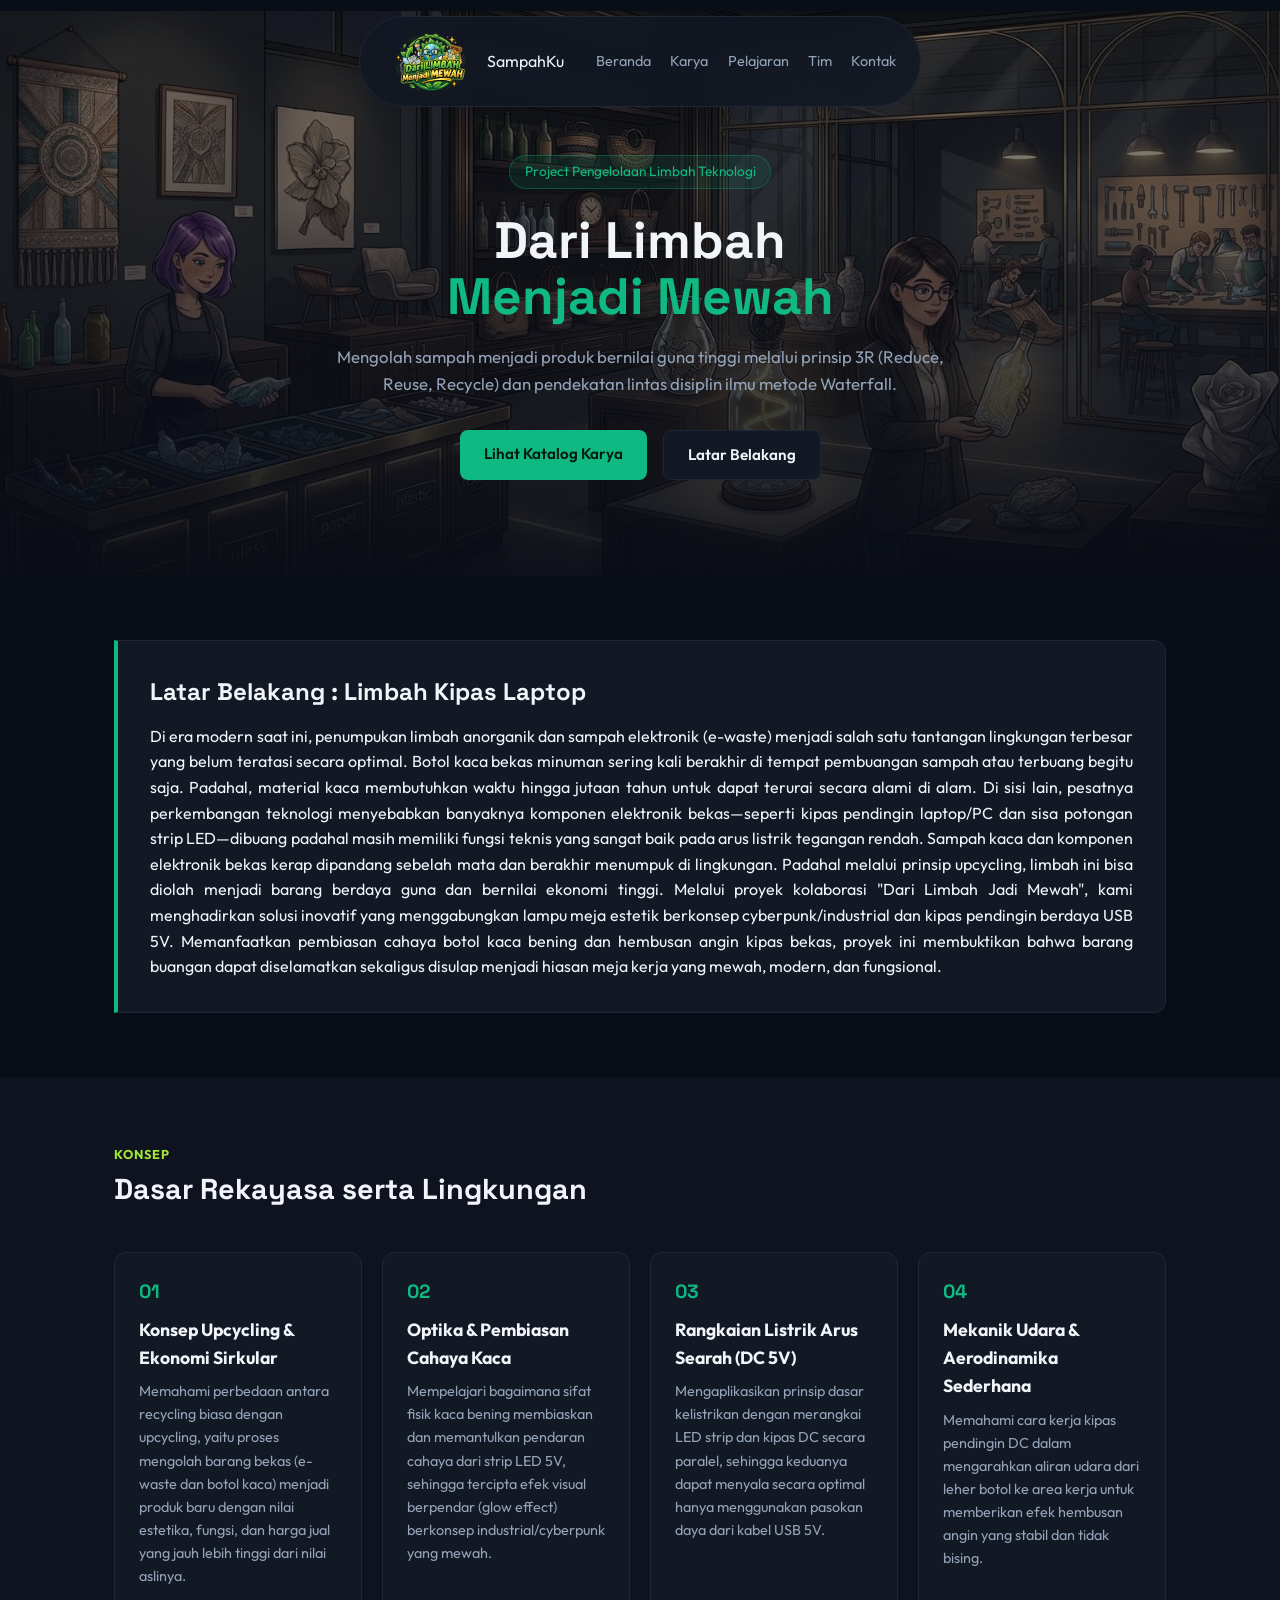
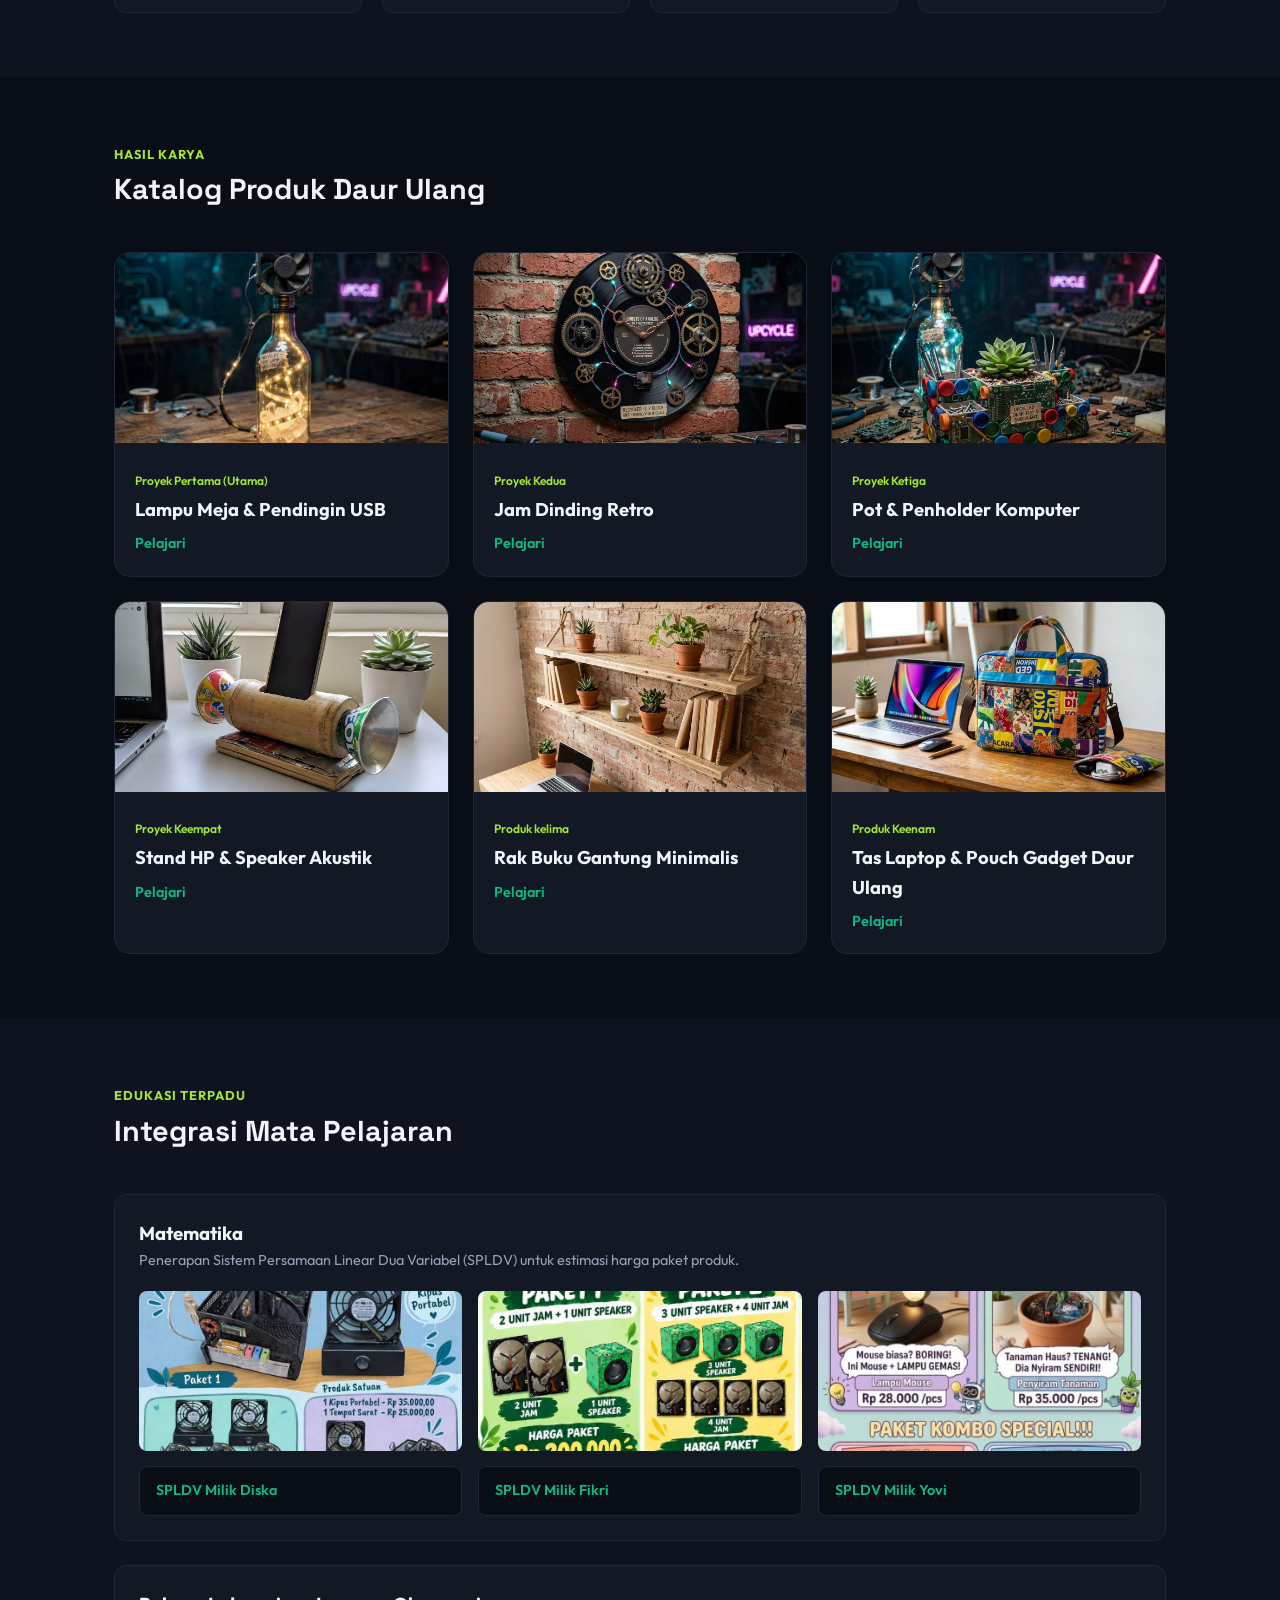
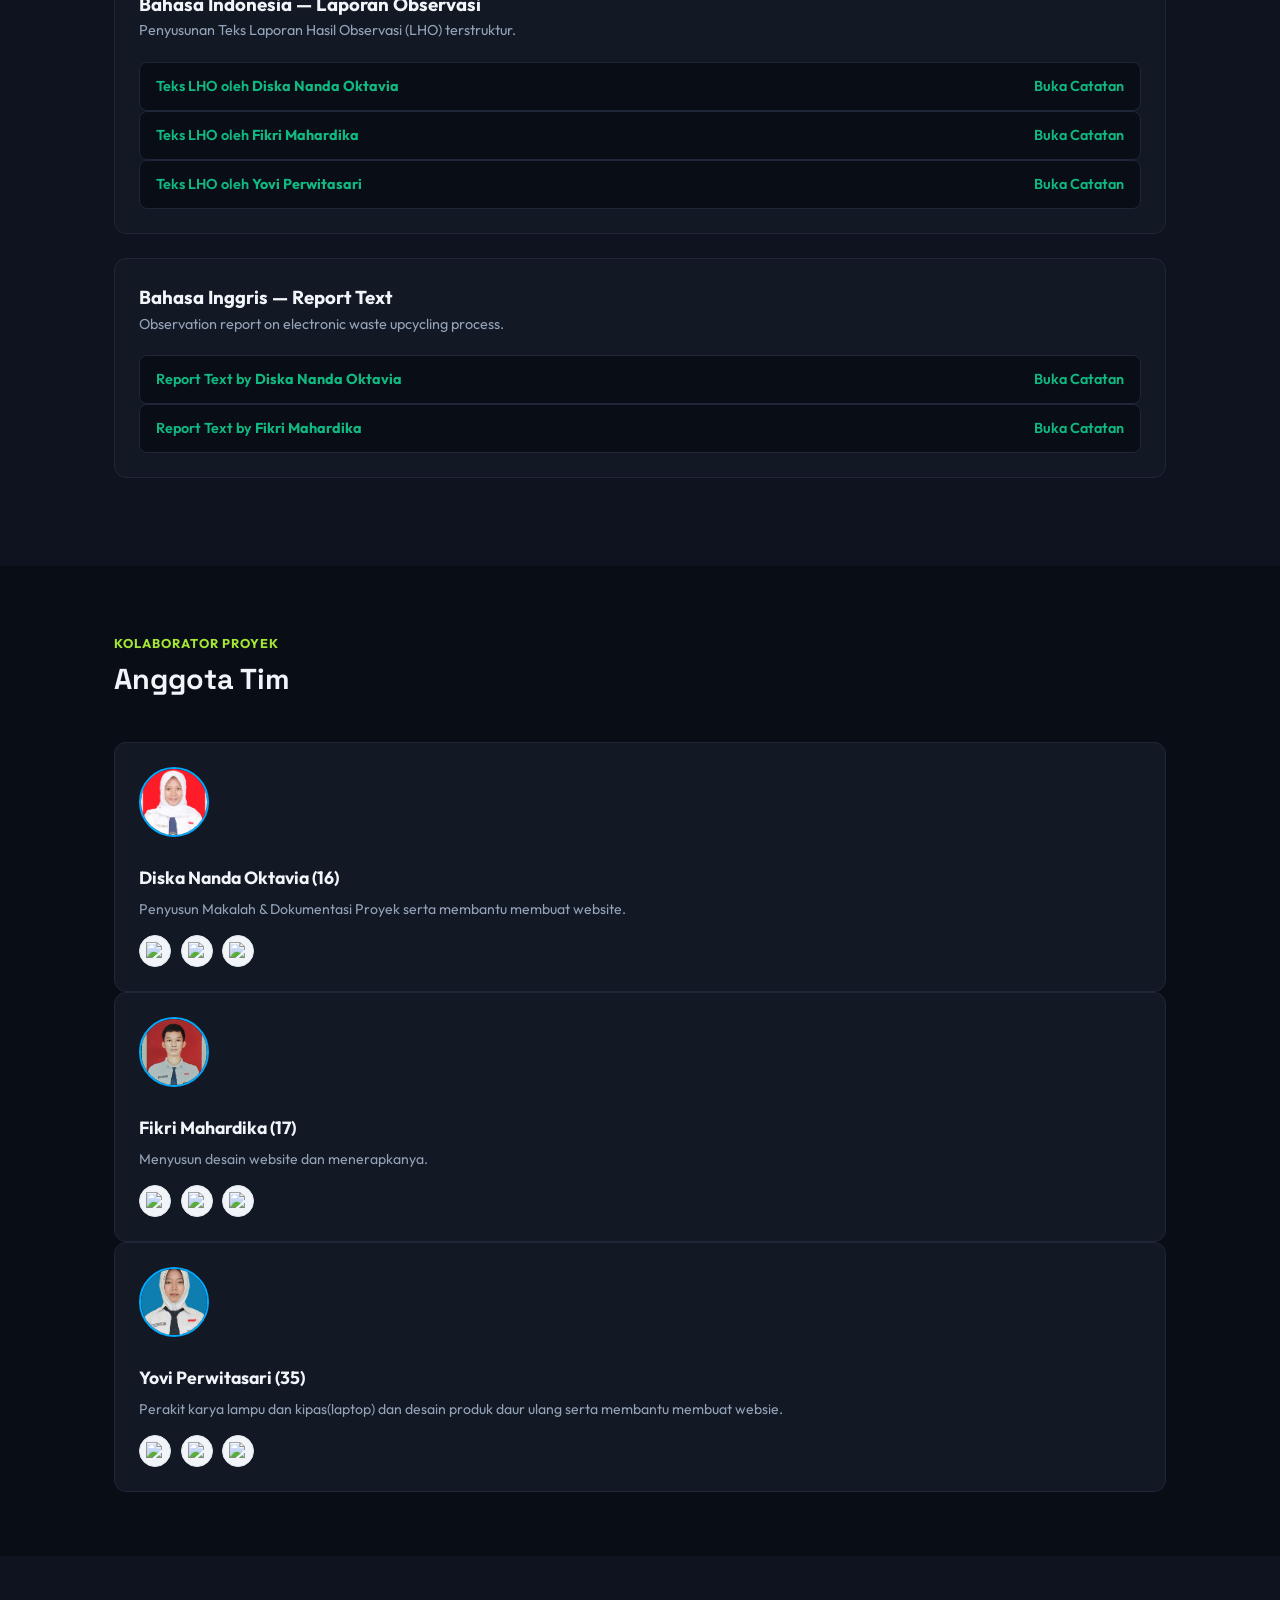
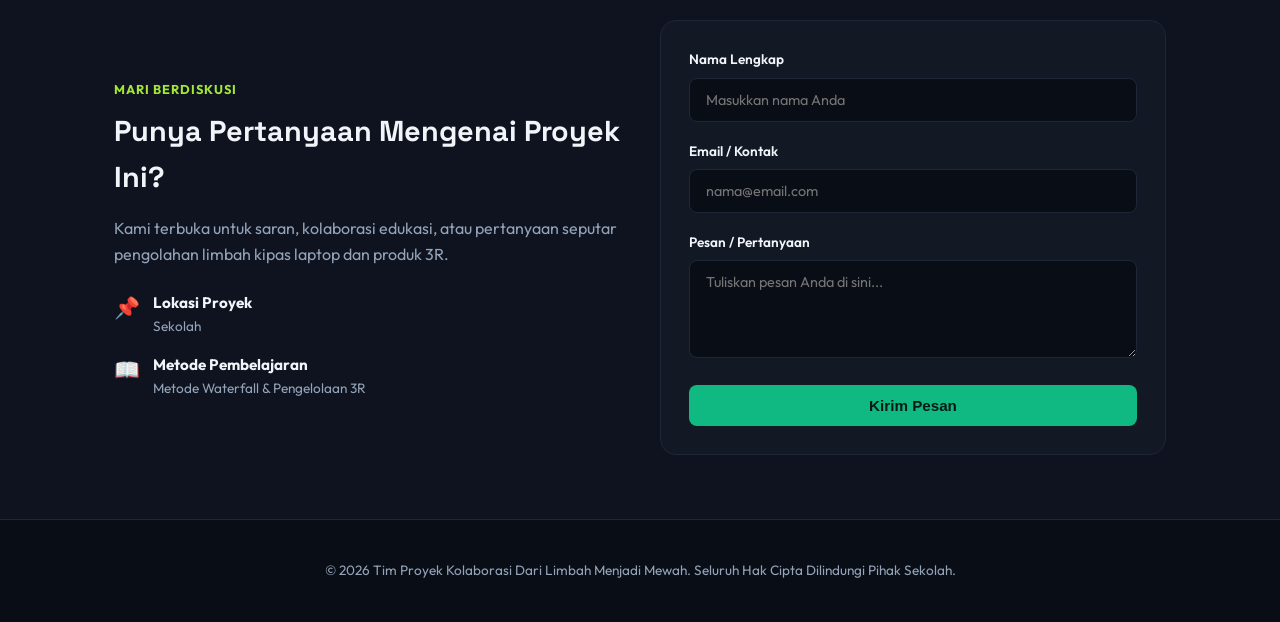
==== commit 214ed629: "Update index.html" ====
--- a/index.html
+++ b/index.html
@@ -281,8 +281,9 @@
                 </details>
               </div>
               <div class="calc-box">
-                <a href="Matematika.yovi.jpeg" target="_blank"
-                  ><img src="Matematika.yovi.jpeg" alt="Paket 3"</a>
+                <a href="Matematika.yovi.jpeg" target="_blank">
+                  <img src="Matematika.yovi.jpeg" alt="Paket 3">
+                </a>
                 <details class="toggle-detail">
                   <summary>SPLDV Milik Yovi</summary>
                   <div class="detail-body">
--- a/style.css
+++ b/style.css
@@ -459,3 +459,6 @@
     transform: translateY(0);
   }
 }
+.team-sosmed a:empty, .team-sosmed a img[src=""] {
+  display: none !important;
+}
